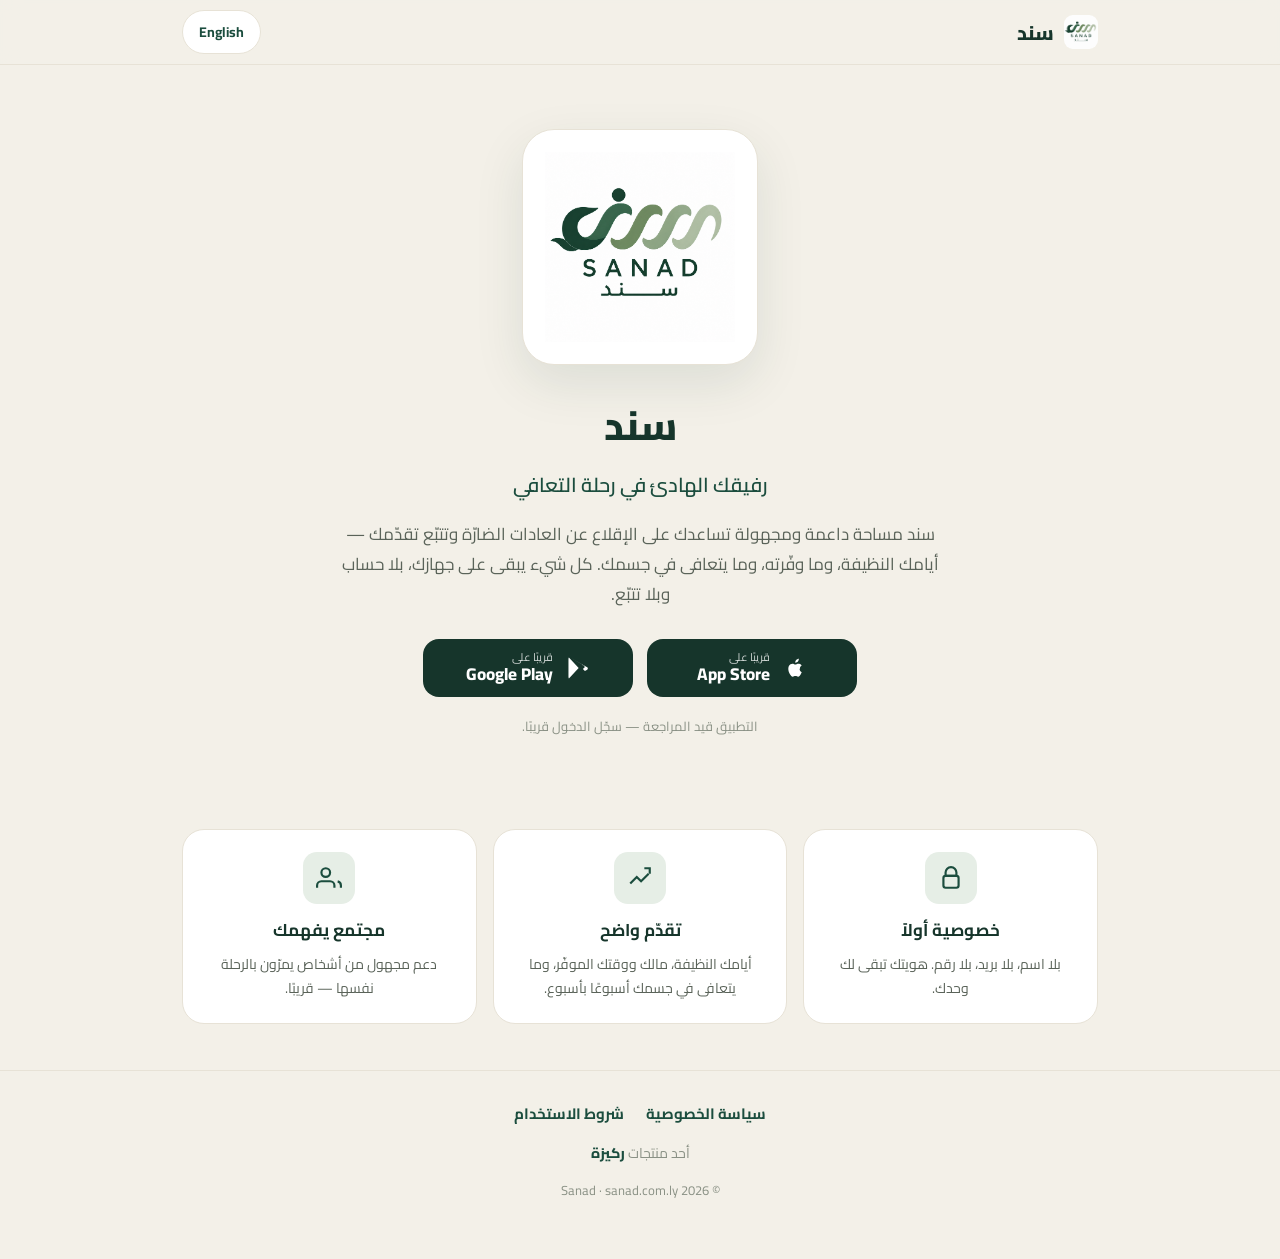
==== site/index.html @ cc45362e "Landing page (bilingual) + Privacy/Terms + GitHub Pages deploy + store checklist" ====
<!DOCTYPE html>
<html lang="ar" dir="rtl">
<head>
<meta charset="utf-8">
<meta name="viewport" content="width=device-width, initial-scale=1">
<title>سند · Sanad — رفيقك في رحلة التعافي</title>
<meta name="description" content="سند تطبيق مجهول وغير متصل يساعدك على تتبّع تعافيك من العادات الضارّة. أحد منتجات ركيزة.">
<meta property="og:title" content="سند · Sanad">
<meta property="og:description" content="رفيقك الهادئ في رحلة التعافي — مجهول، يعمل دون إنترنت.">
<meta property="og:type" content="website">
<link rel="icon" href="assets/sanad-mark.png">
<link rel="preconnect" href="https://fonts.googleapis.com">
<link rel="preconnect" href="https://fonts.gstatic.com" crossorigin>
<link href="https://fonts.googleapis.com/css2?family=Cairo:wght@400;600;700;800&display=swap" rel="stylesheet">
<link rel="stylesheet" href="style.css">
</head>
<body class="lang-ar">
<header class="site"><div class="wrap hrow">
  <div class="brand"><img src="assets/sanad-logo.png" alt="Sanad"><span>سند</span></div>
  <button class="langbtn" id="langBtn">English</button>
</div></header>

<main>
<section class="hero"><div class="wrap">
  <div class="logocard"><img src="assets/sanad-logo.png" alt="شعار سند Sanad logo"></div>
  <h1><span class="ar">سند</span><span class="en">Sanad</span></h1>
  <p class="tag">
    <span class="ar">رفيقك الهادئ في رحلة التعافي</span>
    <span class="en">Your calm companion on the road to recovery</span>
  </p>
  <p class="lead">
    <span class="ar">سند مساحة داعمة ومجهولة تساعدك على الإقلاع عن العادات الضارّة وتتبّع تقدّمك — أيامك النظيفة، وما وفّرته، وما يتعافى في جسمك. كل شيء يبقى على جهازك، بلا حساب وبلا تتبّع.</span>
    <span class="en">Sanad is a supportive, anonymous space that helps you quit harmful habits and track your progress — your clean days, what you've saved, and what's healing in your body. Everything stays on your device: no account, no tracking.</span>
  </p>

  <div class="badges">
    <div class="badge">
      <svg viewBox="0 0 24 24"><path d="M16.5 12.6c0-2 1.6-2.9 1.7-3-1-1.4-2.4-1.6-2.9-1.6-1.2-.1-2.4.7-3 .7-.6 0-1.6-.7-2.6-.7-1.3 0-2.6.8-3.2 2-1.4 2.4-.4 6 1 8 .7 1 1.4 2 2.4 2 1 0 1.3-.6 2.5-.6s1.5.6 2.5.6 1.7-1 2.3-2c.7-1.1 1-2.2 1-2.2s-1.9-.7-2-2.9zM14.7 6.1c.5-.7.9-1.6.8-2.6-.8 0-1.8.6-2.4 1.2-.5.6-1 1.5-.8 2.4.9.1 1.8-.4 2.4-1z"/></svg>
      <span class="b-txt"><span class="b-small"><span class="ar">قريبًا على</span><span class="en">Coming soon on</span></span><span class="b-big">App Store</span></span>
    </div>
    <div class="badge">
      <svg viewBox="0 0 24 24"><path d="M3.6 2.4c-.2.3-.4.7-.4 1.2v16.8c0 .5.2.9.4 1.2l9-9.6-9-9.6zm12.3 6.3L6.6 3.3l9.9 5.7-.6.6zm2.5 1.5 2.1 1.2c.8.5.8 1.7 0 2.2l-2.1 1.2-1.9-1.9 1.9-1.9-1.9-1.9 1.9zM6.6 20.7l9.3-5.4-2.6-2.6-6.7 8z"/></svg>
      <span class="b-txt"><span class="b-small"><span class="ar">قريبًا على</span><span class="en">Coming soon on</span></span><span class="b-big">Google Play</span></span>
    </div>
  </div>
  <span class="soon"><span class="ar">التطبيق قيد المراجعة — سجّل الدخول قريبًا.</span><span class="en">The app is in review — launching soon.</span></span>
</div></section>

<section class="wrap"><div class="features">
  <div class="feat">
    <div class="ic"><svg viewBox="0 0 24 24"><path d="M12 2a5 5 0 015 5v3H7V7a5 5 0 015-5z"/><rect x="5" y="10" width="14" height="11" rx="2"/></svg></div>
    <h3><span class="ar">خصوصية أولاً</span><span class="en">Privacy first</span></h3>
    <p><span class="ar">بلا اسم، بلا بريد، بلا رقم. هويتك تبقى لك وحدك.</span><span class="en">No name, no email, no phone. Your identity stays yours.</span></p>
  </div>
  <div class="feat">
    <div class="ic"><svg viewBox="0 0 24 24"><path d="M3 17l6-6 4 4 7-7"/><path d="M21 8V3h-5"/></svg></div>
    <h3><span class="ar">تقدّم واضح</span><span class="en">Clear progress</span></h3>
    <p><span class="ar">أيامك النظيفة، مالك ووقتك الموفّر، وما يتعافى في جسمك أسبوعًا بأسبوع.</span><span class="en">Clean days, money and time saved, and what heals in your body week by week.</span></p>
  </div>
  <div class="feat">
    <div class="ic"><svg viewBox="0 0 24 24"><path d="M17 21v-2a4 4 0 00-4-4H5a4 4 0 00-4 4v2"/><circle cx="9" cy="7" r="4"/><path d="M23 21v-2a4 4 0 00-3-3.9"/></svg></div>
    <h3><span class="ar">مجتمع يفهمك</span><span class="en">A community that gets it</span></h3>
    <p><span class="ar">دعم مجهول من أشخاص يمرّون بالرحلة نفسها — قريبًا.</span><span class="en">Anonymous support from people on the same journey — coming soon.</span></p>
  </div>
</div></section>
</main>

<footer class="site"><div class="wrap">
  <div class="flinks">
    <a href="privacy.html"><span class="ar">سياسة الخصوصية</span><span class="en">Privacy Policy</span></a>
    <a href="terms.html"><span class="ar">شروط الاستخدام</span><span class="en">Terms of Use</span></a>
  </div>
  <p class="rakeeza"><span class="ar">أحد منتجات <a href="https://rakeezadigital.ly" target="_blank" rel="noopener">ركيزة</a></span><span class="en">A product of <a href="https://rakeezadigital.ly" target="_blank" rel="noopener">Rakeeza</a></span></p>
  <p class="copy">© 2026 Sanad · sanad.com.ly</p>
</div></footer>

<script>
function setLang(l){
  document.body.className='lang-'+l;
  document.documentElement.lang=l;
  document.documentElement.dir=(l==='ar')?'rtl':'ltr';
  document.getElementById('langBtn').textContent=(l==='ar')?'English':'العربية';
  try{localStorage.setItem('sanad_lang',l)}catch(e){}
}
document.getElementById('langBtn').addEventListener('click',function(){
  setLang(document.body.classList.contains('lang-ar')?'en':'ar');
});
setLang((function(){try{return localStorage.getItem('sanad_lang')||'ar'}catch(e){return 'ar'}})());
</script>
</body>
</html>
---- site/style.css ----
:root{
  --green:#1B4D3E; --green-deep:#16352B; --hero1:#235C49; --hero2:#143A2F;
  --cream:#F3F0E8; --card:#FFFFFF; --body:#5A6359; --muted:#8A9185;
  --accent:#517F5C; --border:#E7E2D6; --soft:#EFF4EF; --softb:#E6EEE6;
  --radius:22px; --shadow:0 18px 50px rgba(20,58,47,.10);
}
*{box-sizing:border-box}
html,body{margin:0;padding:0}
body{
  font-family:'Cairo',system-ui,-apple-system,Segoe UI,Roboto,sans-serif;
  background:var(--cream); color:var(--body); line-height:1.75;
  -webkit-font-smoothing:antialiased;
}
body.lang-en .ar{display:none}
body.lang-ar .en{display:none}
a{color:var(--green); text-decoration:none}
a:hover{text-decoration:underline}
.wrap{max-width:960px;margin:0 auto;padding:0 22px}

/* header */
header.site{position:sticky;top:0;z-index:20;background:rgba(243,240,232,.85);
  backdrop-filter:blur(10px);border-bottom:1px solid var(--border)}
.hrow{display:flex;align-items:center;justify-content:space-between;height:64px}
.brand{display:flex;align-items:center;gap:10px;font-weight:800;color:var(--green-deep)}
.brand img{height:34px;width:34px;border-radius:9px;object-fit:cover}
.brand span{font-size:20px}
.langbtn{border:1px solid var(--border);background:var(--card);color:var(--green);
  font-family:inherit;font-weight:700;font-size:14px;padding:8px 16px;border-radius:999px;cursor:pointer}
.langbtn:hover{background:var(--soft)}

/* hero */
.hero{text-align:center;padding:64px 0 44px}
.logocard{display:inline-flex;align-items:center;justify-content:center;
  background:var(--card);border-radius:32px;padding:22px;box-shadow:var(--shadow);
  border:1px solid var(--border)}
.logocard img{width:190px;height:190px;object-fit:contain;display:block}
.hero h1{font-size:40px;margin:26px 0 6px;color:var(--green-deep);font-weight:800}
.hero .tag{font-size:20px;color:var(--green);font-weight:600;margin:0 0 18px}
.hero p.lead{font-size:17px;max-width:620px;margin:0 auto;color:var(--body)}

/* store badges */
.badges{display:flex;gap:14px;justify-content:center;flex-wrap:wrap;margin:30px 0 4px}
.badge{display:flex;align-items:center;gap:12px;background:var(--green-deep);color:#fff;
  padding:12px 20px;border-radius:16px;min-width:210px;justify-content:center}
.badge svg{width:26px;height:26px;fill:#fff;flex:none}
.badge .b-txt{text-align:start;line-height:1.2}
.badge .b-small{font-size:11px;opacity:.8;display:block}
.badge .b-big{font-size:17px;font-weight:800}
.soon{display:inline-block;margin-top:14px;font-size:13px;color:var(--muted)}

/* features */
.features{display:grid;grid-template-columns:repeat(3,1fr);gap:16px;margin:46px 0}
.feat{background:var(--card);border:1px solid var(--border);border-radius:var(--radius);
  padding:22px;text-align:center}
.feat .ic{width:52px;height:52px;border-radius:14px;background:var(--softb);
  display:flex;align-items:center;justify-content:center;margin:0 auto 12px}
.feat .ic svg{width:26px;height:26px;stroke:var(--green);fill:none;stroke-width:2}
.feat h3{margin:0 0 6px;color:var(--green-deep);font-size:17px}
.feat p{margin:0;font-size:14px;color:var(--body)}

/* legal pages */
.page{background:var(--card);border:1px solid var(--border);border-radius:var(--radius);
  padding:38px;margin:34px 0;box-shadow:var(--shadow)}
.page h1{color:var(--green-deep);margin-top:0}
.page h2{color:var(--green);margin-top:30px;font-size:20px}
.page .eff{color:var(--muted);font-size:14px;margin-top:-6px}
.page ul{padding-inline-start:22px}
.page li{margin:6px 0}
.backlink{display:inline-block;margin-top:26px;font-weight:700}

/* footer */
footer.site{border-top:1px solid var(--border);padding:30px 0 44px;text-align:center;margin-top:20px}
.flinks{display:flex;gap:22px;justify-content:center;flex-wrap:wrap;margin-bottom:14px}
.flinks a{color:var(--green);font-weight:700;font-size:15px}
.rakeeza{font-size:14px;color:var(--muted)}
.rakeeza a{font-weight:800}
.copy{font-size:13px;color:var(--muted);margin-top:8px}

@media(max-width:720px){
  .features{grid-template-columns:1fr}
  .hero h1{font-size:32px}
  .logocard img{width:150px;height:150px}
}
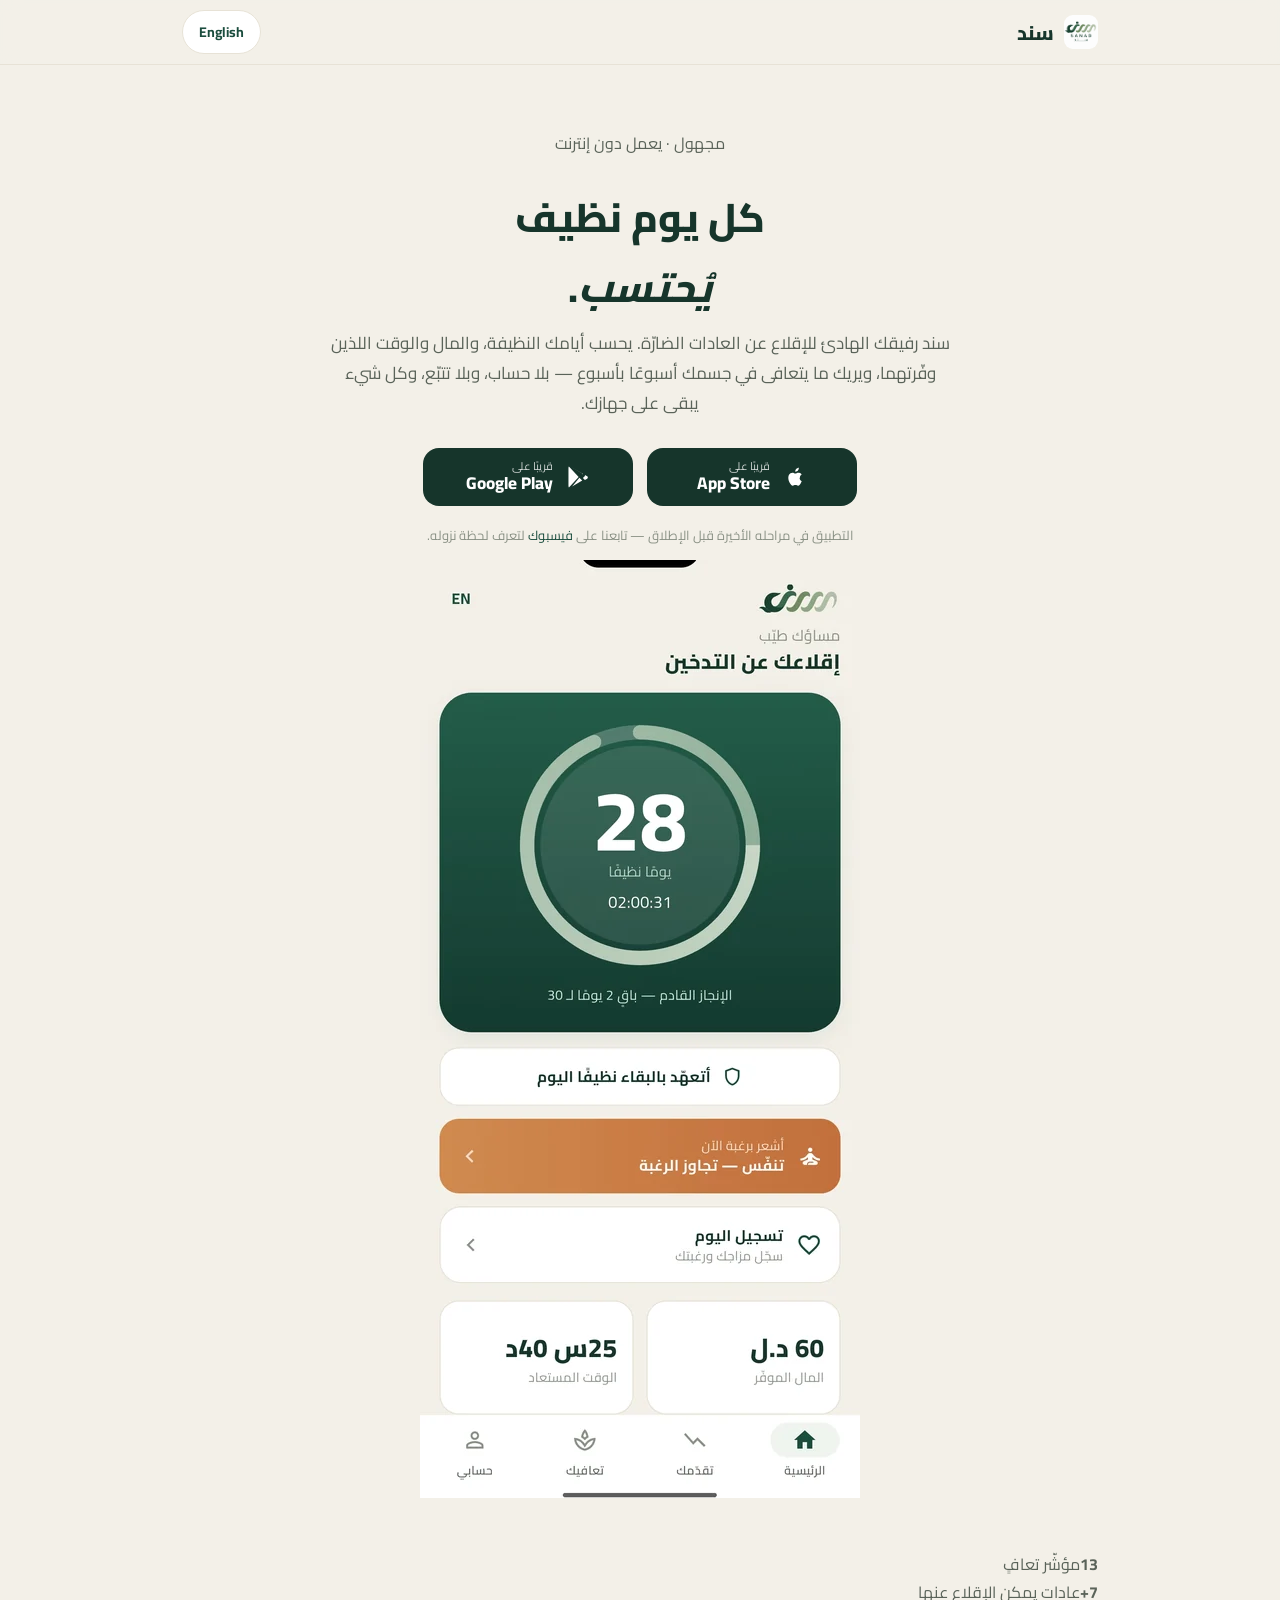
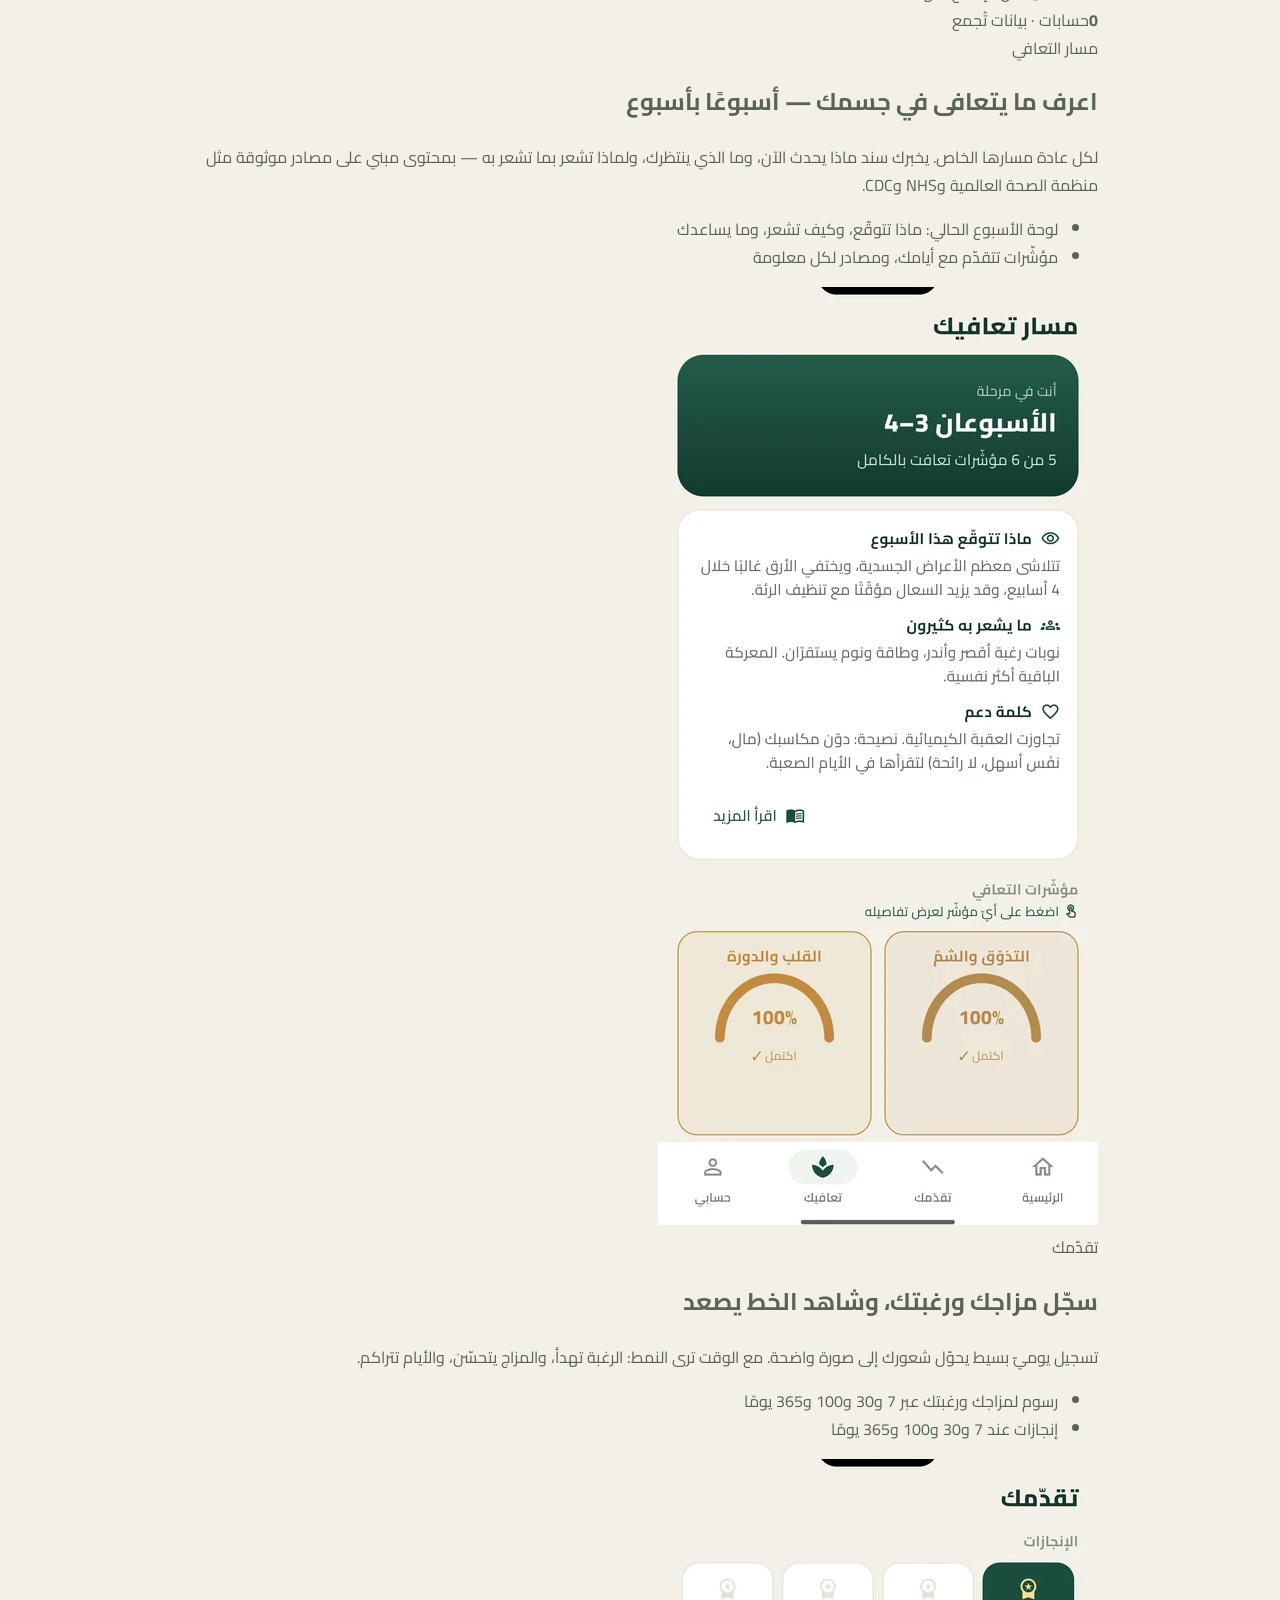
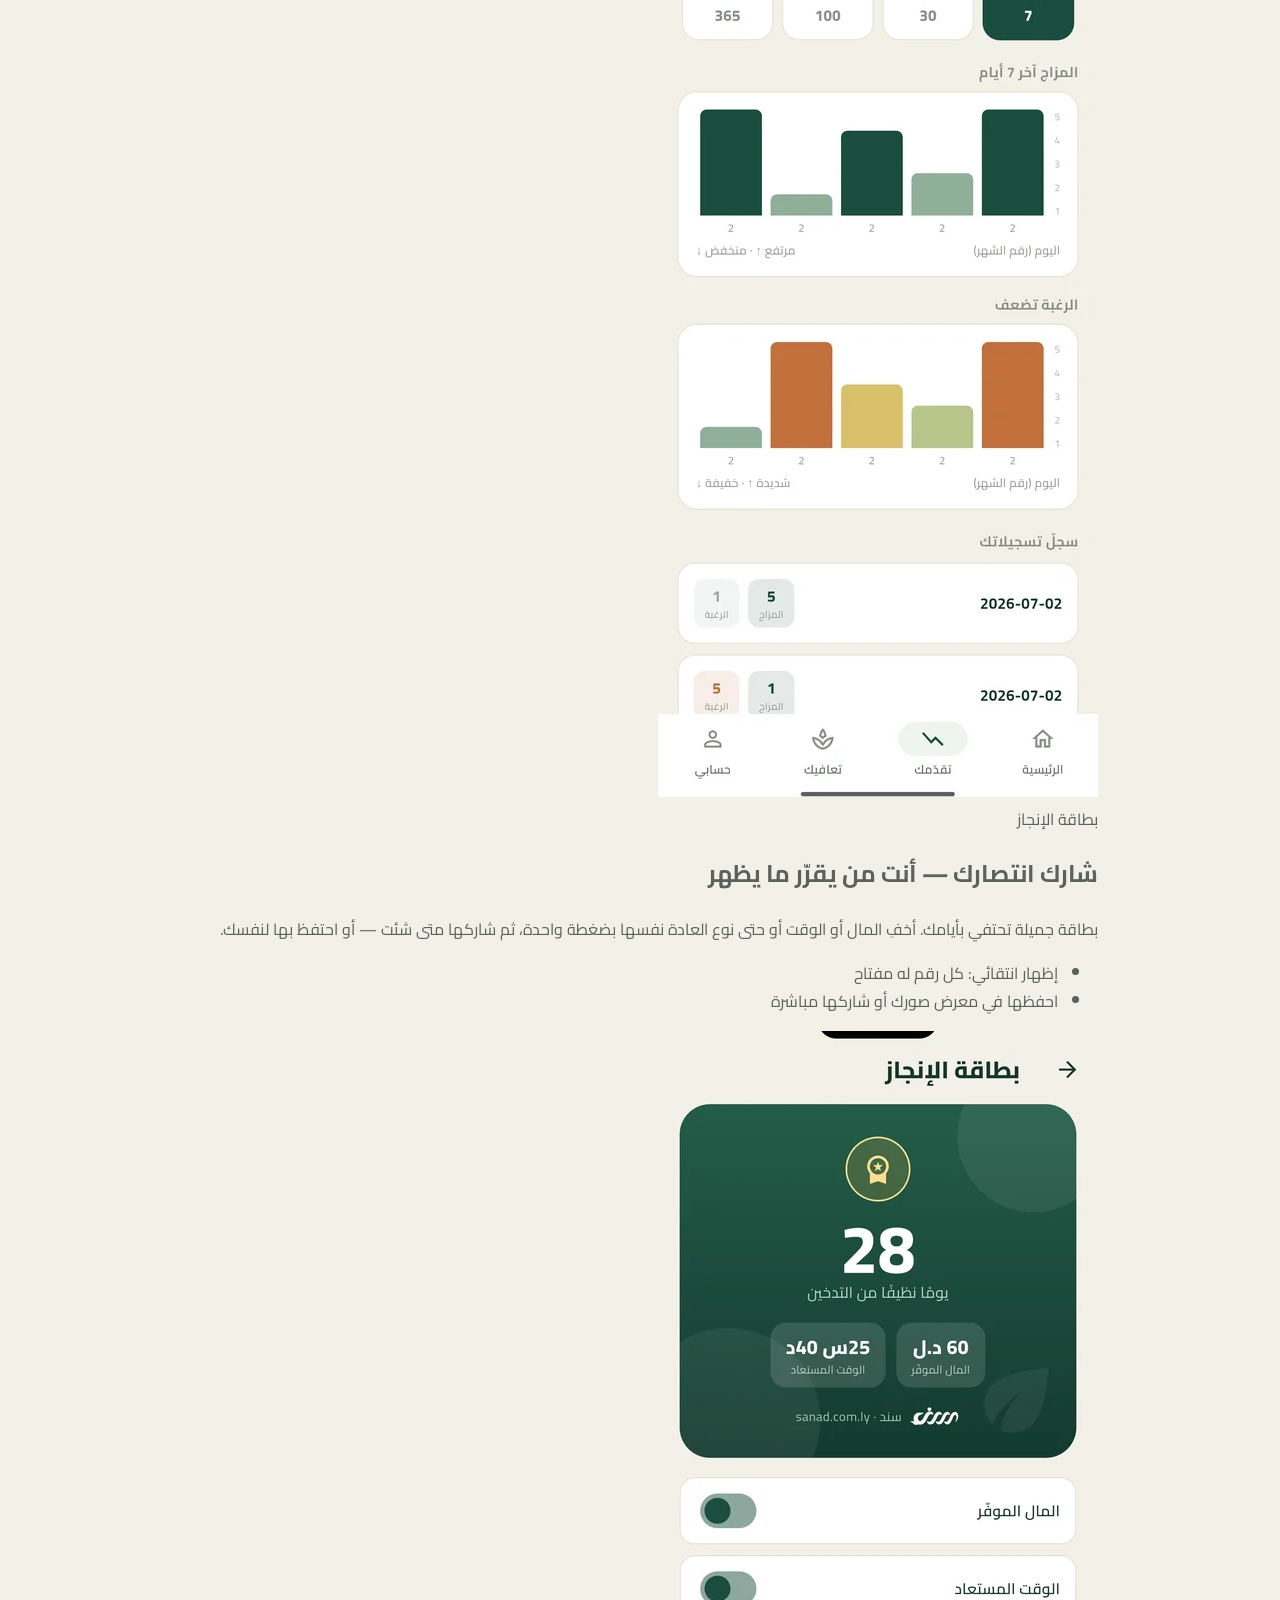
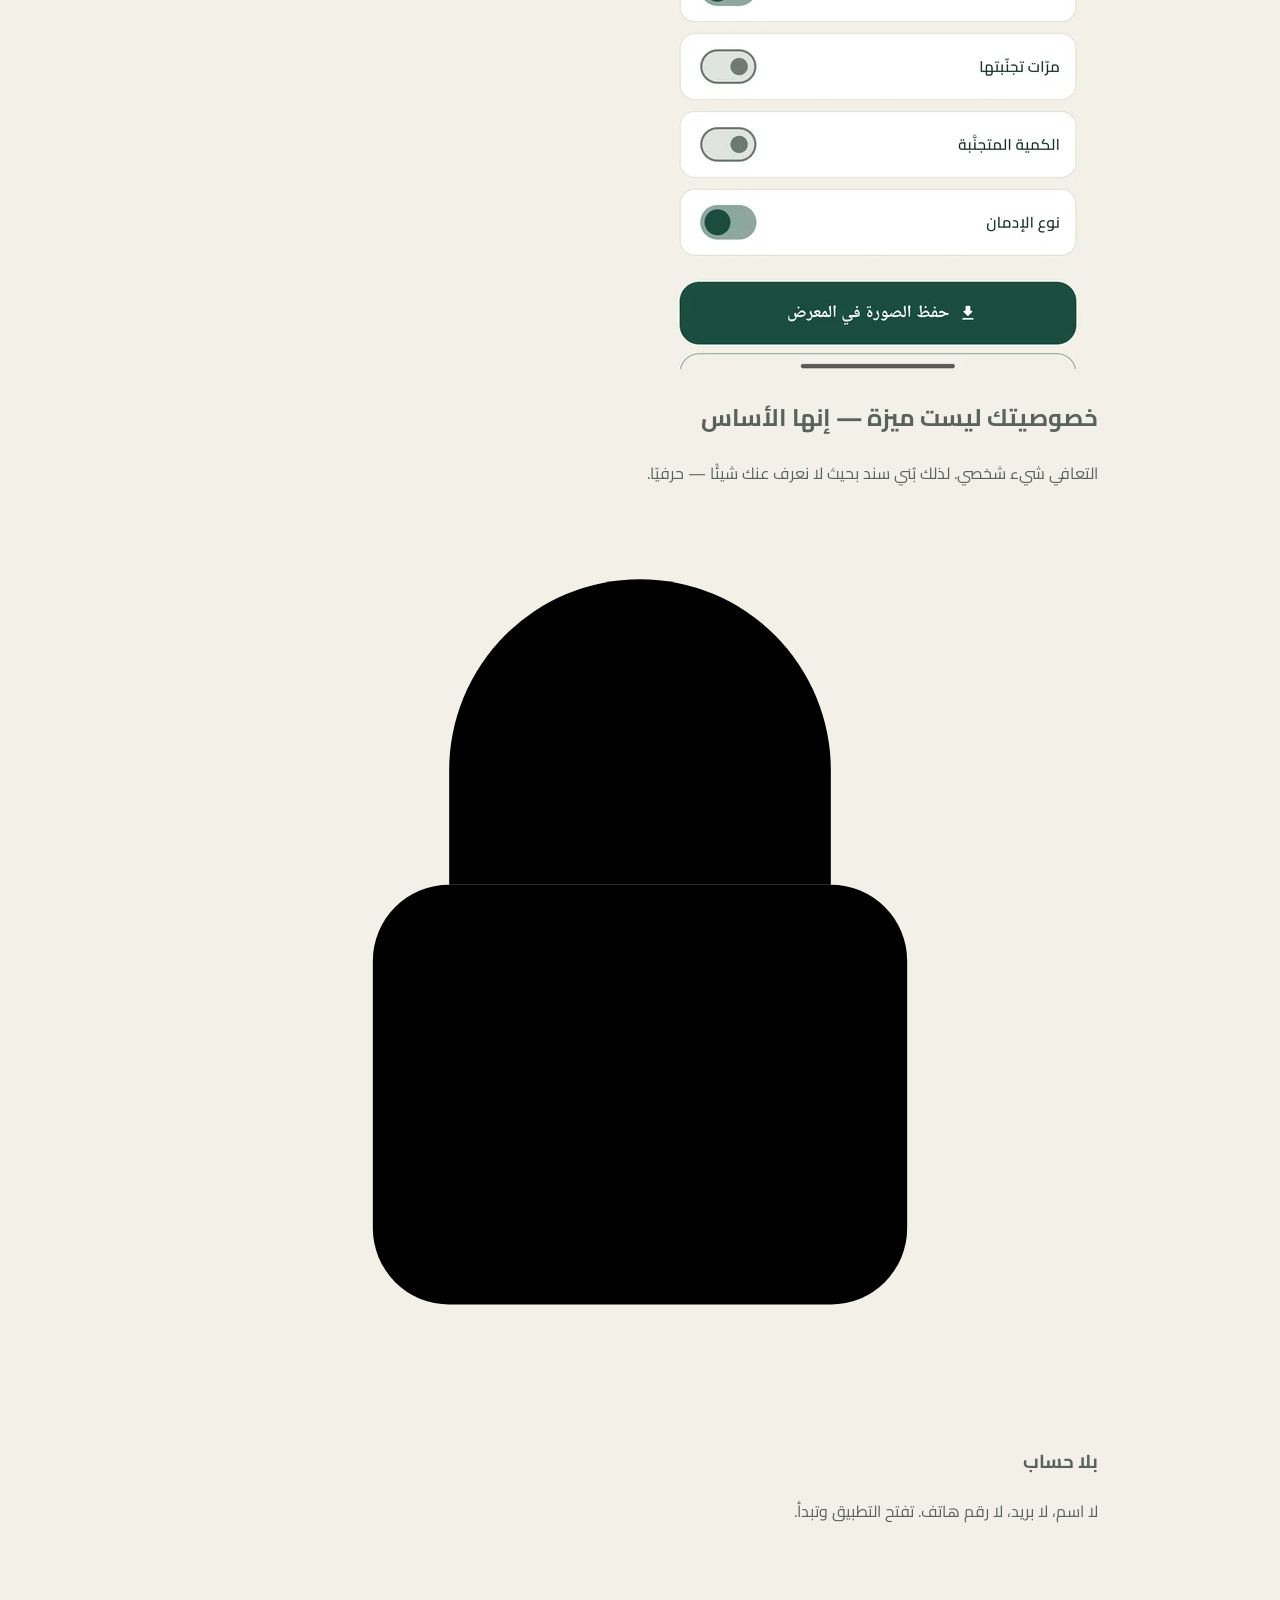
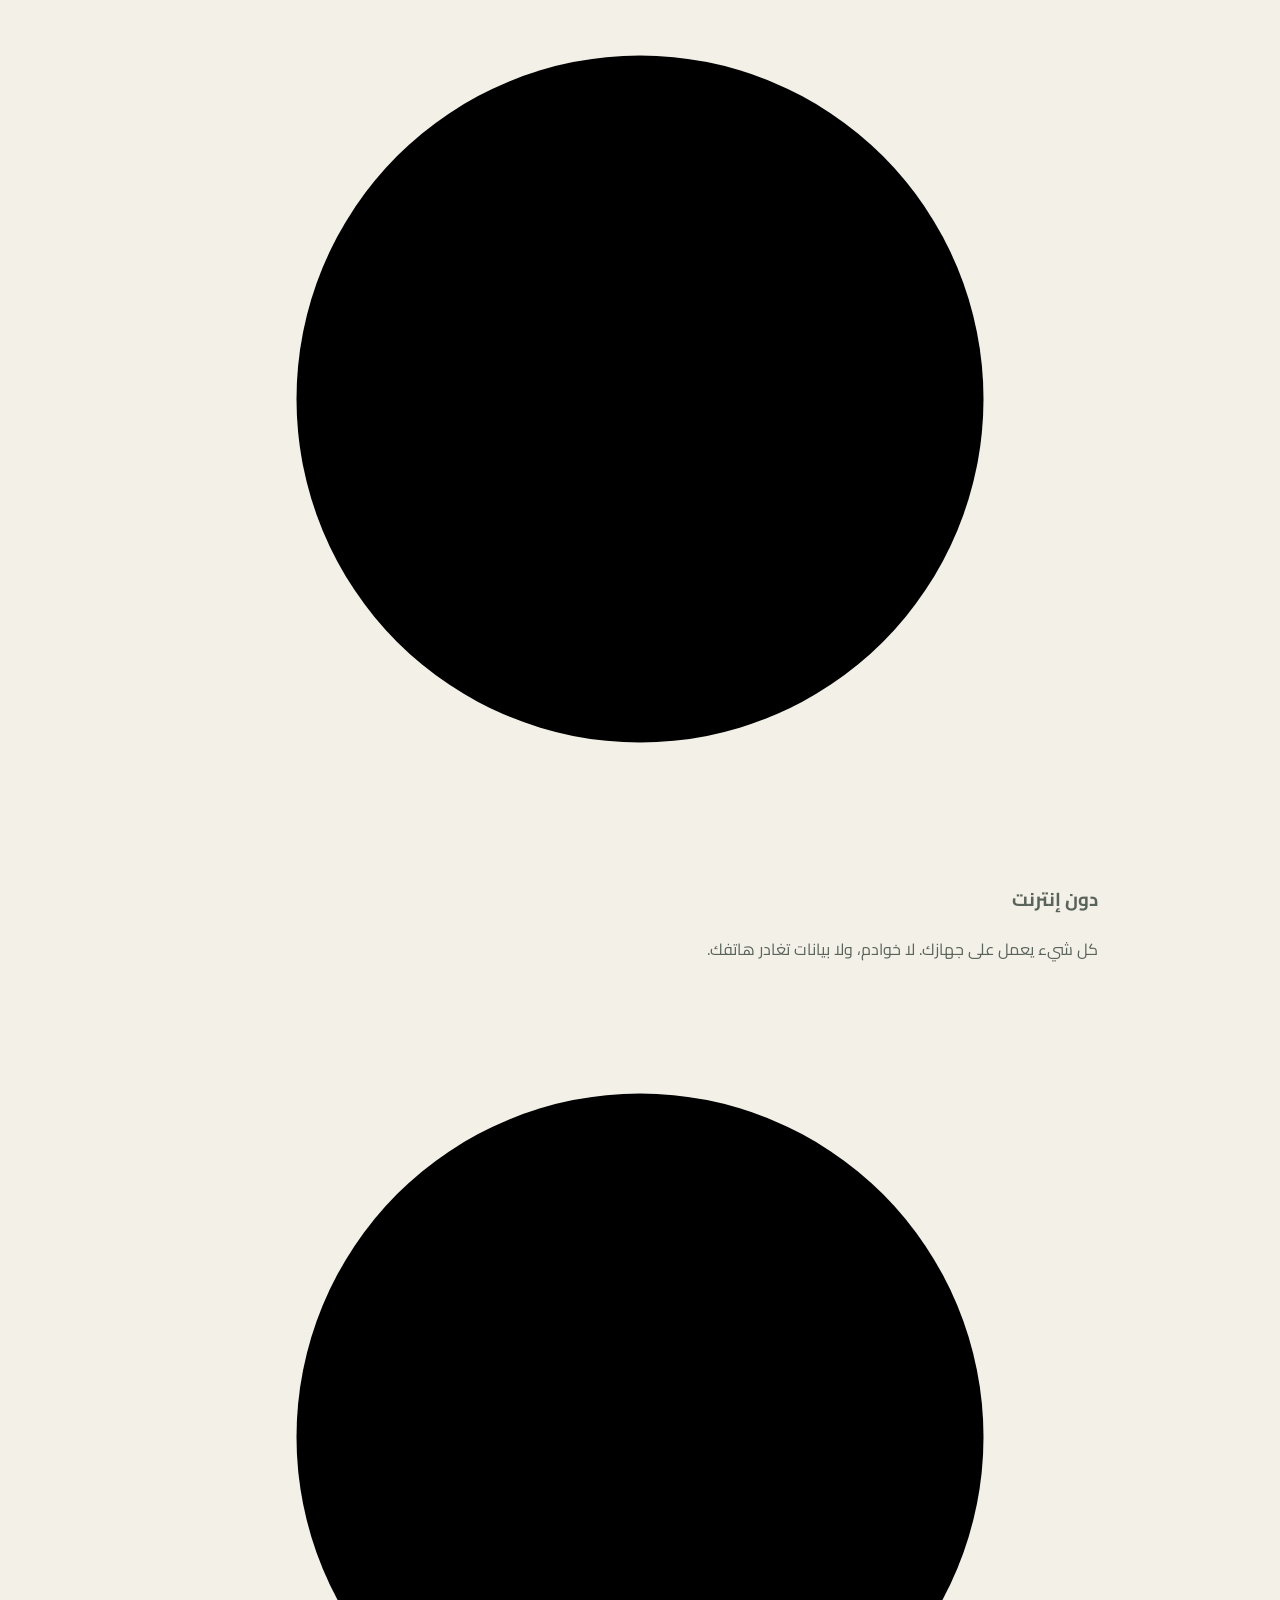
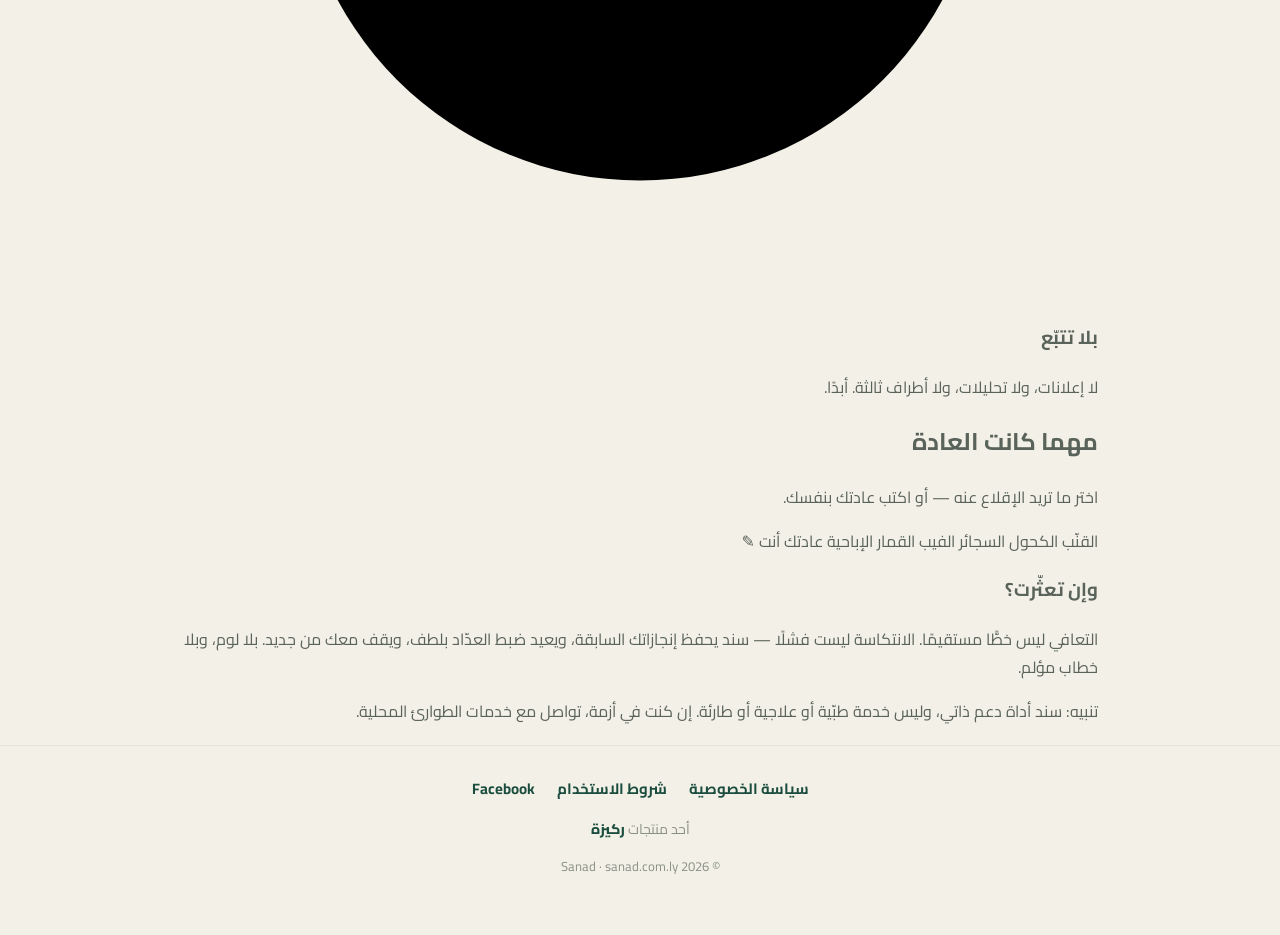
==== commit 0bf007df: "site: rebuild landing page with real app screenshots" ====
--- a/site/index.html
+++ b/site/index.html
@@ -4,71 +4,192 @@
 <meta charset="utf-8">
 <meta name="viewport" content="width=device-width, initial-scale=1">
 <title>سند · Sanad — رفيقك في رحلة التعافي</title>
-<meta name="description" content="سند تطبيق مجهول وغير متصل يساعدك على تتبّع تعافيك من العادات الضارّة. أحد منتجات ركيزة.">
-<meta property="og:title" content="سند · Sanad">
-<meta property="og:description" content="رفيقك الهادئ في رحلة التعافي — مجهول، يعمل دون إنترنت.">
+<meta name="description" content="سند تطبيق مجهول يعمل دون إنترنت يساعدك على الإقلاع عن العادات الضارّة وتتبّع تعافيك — أيامك النظيفة، وما وفّرته، وما يتعافى في جسمك. أحد منتجات ركيزة.">
+<meta name="theme-color" content="#1B4D3E">
+<meta property="og:title" content="سند · Sanad — رفيقك في رحلة التعافي">
+<meta property="og:description" content="رفيقك الهادئ في رحلة التعافي — مجهول، ويعمل دون إنترنت.">
 <meta property="og:type" content="website">
+<meta property="og:url" content="https://sanad.com.ly">
+<meta property="og:image" content="https://sanad.com.ly/assets/fb-cover.png">
+<meta name="twitter:card" content="summary_large_image">
+<link rel="canonical" href="https://sanad.com.ly">
 <link rel="icon" href="assets/sanad-mark.png">
 <link rel="preconnect" href="https://fonts.googleapis.com">
 <link rel="preconnect" href="https://fonts.gstatic.com" crossorigin>
-<link href="https://fonts.googleapis.com/css2?family=Cairo:wght@400;600;700;800&display=swap" rel="stylesheet">
+<link href="https://fonts.googleapis.com/css2?family=Cairo:wght@400;600;700;800;900&display=swap" rel="stylesheet">
 <link rel="stylesheet" href="style.css">
 </head>
 <body class="lang-ar">
+
 <header class="site"><div class="wrap hrow">
-  <div class="brand"><img src="assets/sanad-logo.png" alt="Sanad"><span>سند</span></div>
+  <a class="brand" href="#top"><img src="assets/sanad-logo.png" alt="Sanad"><span>سند</span></a>
   <button class="langbtn" id="langBtn">English</button>
 </div></header>
 
-<main>
-<section class="hero"><div class="wrap">
-  <div class="logocard"><img src="assets/sanad-logo.png" alt="شعار سند Sanad logo"></div>
-  <h1><span class="ar">سند</span><span class="en">Sanad</span></h1>
-  <p class="tag">
-    <span class="ar">رفيقك الهادئ في رحلة التعافي</span>
-    <span class="en">Your calm companion on the road to recovery</span>
+<main id="top">
+
+<!-- ============ HERO ============ -->
+<section class="hero">
+  <div class="wrap herogrid">
+    <div class="herotext">
+      <span class="eyebrow">
+        <span class="dot"></span>
+        <span class="ar">مجهول · يعمل دون إنترنت</span><span class="en">Anonymous · Works offline</span>
+      </span>
+      <h1>
+        <span class="ar">كل يوم نظيف<br><em>يُحتسب</em>.</span>
+        <span class="en">Every clean day<br><em>counts</em>.</span>
+      </h1>
+      <p class="lead">
+        <span class="ar">سند رفيقك الهادئ للإقلاع عن العادات الضارّة. يحسب أيامك النظيفة، والمال والوقت اللذين وفّرتهما، ويريك ما يتعافى في جسمك أسبوعًا بأسبوع — بلا حساب، وبلا تتبّع، وكل شيء يبقى على جهازك.</span>
+        <span class="en">Sanad is your calm companion for quitting harmful habits. It counts your clean days, the money and time you've saved, and shows what heals in your body week by week — no account, no tracking, everything stays on your device.</span>
+      </p>
+
+      <div class="badges">
+        <span class="badge">
+          <svg viewBox="0 0 24 24" aria-hidden="true"><path d="M16.5 12.6c0-2 1.6-2.9 1.7-3-1-1.4-2.4-1.6-2.9-1.6-1.2-.1-2.4.7-3 .7-.6 0-1.6-.7-2.6-.7-1.3 0-2.6.8-3.2 2-1.4 2.4-.4 6 1 8 .7 1 1.4 2 2.4 2 1 0 1.3-.6 2.5-.6s1.5.6 2.5.6 1.7-1 2.3-2c.7-1.1 1-2.2 1-2.2s-1.9-.7-2-2.9zM14.7 6.1c.5-.7.9-1.6.8-2.6-.8 0-1.8.6-2.4 1.2-.5.6-1 1.5-.8 2.4.9.1 1.8-.4 2.4-1z"/></svg>
+          <span class="b-txt"><span class="b-small"><span class="ar">قريبًا على</span><span class="en">Coming soon on</span></span><span class="b-big">App Store</span></span>
+        </span>
+        <span class="badge">
+          <svg viewBox="0 0 24 24" aria-hidden="true"><path d="M3.6 2.4c-.2.3-.4.7-.4 1.2v16.8c0 .5.2.9.4 1.2l9-9.6-9-9.6zm12.3 6.3L6.6 3.3l9.9 5.7-.6.6zm2.5 1.5 2.1 1.2c.8.5.8 1.7 0 2.2l-2.1 1.2-1.9-1.9 1.9-1.9zM6.6 20.7l9.3-5.4-2.6-2.6-6.7 8z"/></svg>
+          <span class="b-txt"><span class="b-small"><span class="ar">قريبًا على</span><span class="en">Coming soon on</span></span><span class="b-big">Google Play</span></span>
+        </span>
+      </div>
+      <p class="soon">
+        <span class="ar">التطبيق في مراحله الأخيرة قبل الإطلاق — تابعنا على <a href="https://facebook.com/SanadApp" target="_blank" rel="noopener">فيسبوك</a> لتعرف لحظة نزوله.</span>
+        <span class="en">The app is in its final steps before launch — follow us on <a href="https://facebook.com/SanadApp" target="_blank" rel="noopener">Facebook</a> to know the moment it lands.</span>
+      </p>
+    </div>
+
+    <div class="heroshot">
+      <div class="glow" aria-hidden="true"></div>
+      <div class="phone">
+        <img src="assets/screen-home.webp" width="440" height="938" alt="شاشة سند الرئيسية · Sanad home screen" fetchpriority="high">
+      </div>
+    </div>
+  </div>
+</section>
+
+<!-- ============ STATS ============ -->
+<section class="wrap">
+  <div class="stats">
+    <div class="stat"><b>13</b><span><span class="ar">مؤشّر تعافٍ</span><span class="en">recovery metrics</span></span></div>
+    <div class="stat"><b>7+</b><span><span class="ar">عادات يمكن الإقلاع عنها</span><span class="en">habits you can quit</span></span></div>
+    <div class="stat"><b>0</b><span><span class="ar">حسابات · بيانات تُجمع</span><span class="en">accounts · data collected</span></span></div>
+  </div>
+</section>
+
+<!-- ============ FEATURES ============ -->
+<section class="wrap rows">
+
+  <div class="row">
+    <div class="rowtext">
+      <span class="kicker"><span class="ar">مسار التعافي</span><span class="en">Recovery path</span></span>
+      <h2><span class="ar">اعرف ما يتعافى في جسمك — أسبوعًا بأسبوع</span><span class="en">See what heals in your body — week by week</span></h2>
+      <p><span class="ar">لكل عادة مسارها الخاص. يخبرك سند ماذا يحدث الآن، وما الذي ينتظرك، ولماذا تشعر بما تشعر به — بمحتوى مبني على مصادر موثوقة مثل منظمة الصحة العالمية وNHS وCDC.</span>
+         <span class="en">Every habit has its own path. Sanad tells you what's happening now, what's ahead, and why you feel the way you do — grounded in trusted sources like the WHO, NHS and CDC.</span></p>
+      <ul class="ticks">
+        <li><span class="ar">لوحة الأسبوع الحالي: ماذا تتوقّع، وكيف تشعر، وما يساعدك</span><span class="en">A panel for this week: what to expect, how you feel, what helps</span></li>
+        <li><span class="ar">مؤشّرات تتقدّم مع أيامك، ومصادر لكل معلومة</span><span class="en">Indicators that advance with your days, with sources for every claim</span></li>
+      </ul>
+    </div>
+    <div class="rowshot"><div class="phone sm"><img src="assets/screen-recovery.webp" width="440" height="938" loading="lazy" alt="مسار التعافي · Recovery path"></div></div>
+  </div>
+
+  <div class="row rev">
+    <div class="rowtext">
+      <span class="kicker"><span class="ar">تقدّمك</span><span class="en">Your progress</span></span>
+      <h2><span class="ar">سجّل مزاجك ورغبتك، وشاهد الخط يصعد</span><span class="en">Log your mood and cravings, watch the line climb</span></h2>
+      <p><span class="ar">تسجيل يوميّ بسيط يحوّل شعورك إلى صورة واضحة. مع الوقت ترى النمط: الرغبة تهدأ، والمزاج يتحسّن، والأيام تتراكم.</span>
+         <span class="en">A simple daily check-in turns how you feel into a clear picture. Over time you see the pattern: cravings settle, mood lifts, days add up.</span></p>
+      <ul class="ticks">
+        <li><span class="ar">رسوم لمزاجك ورغبتك عبر 7 و30 و100 و365 يومًا</span><span class="en">Charts for mood and cravings across 7, 30, 100 and 365 days</span></li>
+        <li><span class="ar">إنجازات عند 7 و30 و100 و365 يومًا</span><span class="en">Milestones at 7, 30, 100 and 365 days</span></li>
+      </ul>
+    </div>
+    <div class="rowshot"><div class="phone sm"><img src="assets/screen-progress.webp" width="440" height="938" loading="lazy" alt="تقدّمك · Progress"></div></div>
+  </div>
+
+  <div class="row">
+    <div class="rowtext">
+      <span class="kicker"><span class="ar">بطاقة الإنجاز</span><span class="en">Achievement card</span></span>
+      <h2><span class="ar">شارك انتصارك — أنت من يقرّر ما يظهر</span><span class="en">Share your win — you decide what shows</span></h2>
+      <p><span class="ar">بطاقة جميلة تحتفي بأيامك. أخفِ المال أو الوقت أو حتى نوع العادة نفسها بضغطة واحدة، ثم شاركها متى شئت — أو احتفظ بها لنفسك.</span>
+         <span class="en">A beautiful card that celebrates your days. Hide the money, the time, or even the habit itself with one tap, then share it whenever you like — or keep it to yourself.</span></p>
+      <ul class="ticks">
+        <li><span class="ar">إظهار انتقائي: كل رقم له مفتاح</span><span class="en">Selective disclosure: every number has a switch</span></li>
+        <li><span class="ar">احفظها في معرض صورك أو شاركها مباشرة</span><span class="en">Save it to your photos or share it directly</span></li>
+      </ul>
+    </div>
+    <div class="rowshot"><div class="phone sm"><img src="assets/screen-share.webp" width="440" height="938" loading="lazy" alt="بطاقة الإنجاز · Achievement card"></div></div>
+  </div>
+
+</section>
+
+<!-- ============ PRIVACY BAND ============ -->
+<section class="band">
+  <div class="wrap">
+    <h2><span class="ar">خصوصيتك ليست ميزة — إنها الأساس</span><span class="en">Your privacy isn't a feature — it's the foundation</span></h2>
+    <p class="bandlead"><span class="ar">التعافي شيء شخصي. لذلك بُني سند بحيث لا نعرف عنك شيئًا — حرفيًا.</span><span class="en">Recovery is personal. So Sanad is built so that we know nothing about you — literally.</span></p>
+    <div class="pgrid">
+      <div class="p">
+        <div class="pic"><svg viewBox="0 0 24 24"><path d="M12 2a5 5 0 015 5v3H7V7a5 5 0 015-5z"/><rect x="5" y="10" width="14" height="11" rx="2"/></svg></div>
+        <h3><span class="ar">بلا حساب</span><span class="en">No account</span></h3>
+        <p><span class="ar">لا اسم، لا بريد، لا رقم هاتف. تفتح التطبيق وتبدأ.</span><span class="en">No name, no email, no phone number. Open it and start.</span></p>
+      </div>
+      <div class="p">
+        <div class="pic"><svg viewBox="0 0 24 24"><path d="M5 12h14"/><path d="M12 5v14"/><circle cx="12" cy="12" r="9"/></svg></div>
+        <h3><span class="ar">دون إنترنت</span><span class="en">Works offline</span></h3>
+        <p><span class="ar">كل شيء يعمل على جهازك. لا خوادم، ولا بيانات تغادر هاتفك.</span><span class="en">Everything runs on your device. No servers, no data leaves your phone.</span></p>
+      </div>
+      <div class="p">
+        <div class="pic"><svg viewBox="0 0 24 24"><path d="M3 3l18 18"/><path d="M12 5a7 7 0 017 7"/><circle cx="12" cy="12" r="9"/></svg></div>
+        <h3><span class="ar">بلا تتبّع</span><span class="en">No tracking</span></h3>
+        <p><span class="ar">لا إعلانات، ولا تحليلات، ولا أطراف ثالثة. أبدًا.</span><span class="en">No ads, no analytics, no third parties. Ever.</span></p>
+      </div>
+    </div>
+  </div>
+</section>
+
+<!-- ============ HABITS ============ -->
+<section class="wrap habits">
+  <h2><span class="ar">مهما كانت العادة</span><span class="en">Whatever the habit</span></h2>
+  <p class="hlead"><span class="ar">اختر ما تريد الإقلاع عنه — أو اكتب عادتك بنفسك.</span><span class="en">Pick what you want to quit — or write your own.</span></p>
+  <div class="chips">
+    <span class="chip"><span class="ar">القنّب</span><span class="en">Cannabis</span></span>
+    <span class="chip"><span class="ar">الكحول</span><span class="en">Alcohol</span></span>
+    <span class="chip"><span class="ar">السجائر</span><span class="en">Cigarettes</span></span>
+    <span class="chip"><span class="ar">الفيب</span><span class="en">Vaping</span></span>
+    <span class="chip"><span class="ar">القمار</span><span class="en">Gambling</span></span>
+    <span class="chip"><span class="ar">الإباحية</span><span class="en">Pornography</span></span>
+    <span class="chip alt"><span class="ar">عادتك أنت ✎</span><span class="en">Your own ✎</span></span>
+  </div>
+</section>
+
+<!-- ============ RELAPSE ============ -->
+<section class="wrap">
+  <div class="note">
+    <h3><span class="ar">وإن تعثّرت؟</span><span class="en">And if you slip?</span></h3>
+    <p><span class="ar">التعافي ليس خطًّا مستقيمًا. الانتكاسة ليست فشلًا — سند يحفظ إنجازاتك السابقة، ويعيد ضبط العدّاد بلطف، ويقف معك من جديد. بلا لوم، وبلا خطاب مؤلم.</span>
+       <span class="en">Recovery isn't a straight line. A relapse isn't failure — Sanad keeps your past milestones, resets the counter gently, and stands with you again. No blame, no lecture.</span></p>
+  </div>
+</section>
+
+<!-- ============ DISCLAIMER ============ -->
+<section class="wrap">
+  <p class="disc">
+    <span class="ar">تنبيه: سند أداة دعم ذاتي، وليس خدمة طبّية أو علاجية أو طارئة. إن كنت في أزمة، تواصل مع خدمات الطوارئ المحلية.</span>
+    <span class="en">Note: Sanad is a self-help tool, not a medical, therapy, or emergency service. If you're in crisis, contact your local emergency services.</span>
   </p>
-  <p class="lead">
-    <span class="ar">سند مساحة داعمة ومجهولة تساعدك على الإقلاع عن العادات الضارّة وتتبّع تقدّمك — أيامك النظيفة، وما وفّرته، وما يتعافى في جسمك. كل شيء يبقى على جهازك، بلا حساب وبلا تتبّع.</span>
-    <span class="en">Sanad is a supportive, anonymous space that helps you quit harmful habits and track your progress — your clean days, what you've saved, and what's healing in your body. Everything stays on your device: no account, no tracking.</span>
-  </p>
-
-  <div class="badges">
-    <div class="badge">
-      <svg viewBox="0 0 24 24"><path d="M16.5 12.6c0-2 1.6-2.9 1.7-3-1-1.4-2.4-1.6-2.9-1.6-1.2-.1-2.4.7-3 .7-.6 0-1.6-.7-2.6-.7-1.3 0-2.6.8-3.2 2-1.4 2.4-.4 6 1 8 .7 1 1.4 2 2.4 2 1 0 1.3-.6 2.5-.6s1.5.6 2.5.6 1.7-1 2.3-2c.7-1.1 1-2.2 1-2.2s-1.9-.7-2-2.9zM14.7 6.1c.5-.7.9-1.6.8-2.6-.8 0-1.8.6-2.4 1.2-.5.6-1 1.5-.8 2.4.9.1 1.8-.4 2.4-1z"/></svg>
-      <span class="b-txt"><span class="b-small"><span class="ar">قريبًا على</span><span class="en">Coming soon on</span></span><span class="b-big">App Store</span></span>
-    </div>
-    <div class="badge">
-      <svg viewBox="0 0 24 24"><path d="M3.6 2.4c-.2.3-.4.7-.4 1.2v16.8c0 .5.2.9.4 1.2l9-9.6-9-9.6zm12.3 6.3L6.6 3.3l9.9 5.7-.6.6zm2.5 1.5 2.1 1.2c.8.5.8 1.7 0 2.2l-2.1 1.2-1.9-1.9 1.9-1.9-1.9-1.9 1.9zM6.6 20.7l9.3-5.4-2.6-2.6-6.7 8z"/></svg>
-      <span class="b-txt"><span class="b-small"><span class="ar">قريبًا على</span><span class="en">Coming soon on</span></span><span class="b-big">Google Play</span></span>
-    </div>
-  </div>
-  <span class="soon"><span class="ar">التطبيق قيد المراجعة — سجّل الدخول قريبًا.</span><span class="en">The app is in review — launching soon.</span></span>
-</div></section>
-
-<section class="wrap"><div class="features">
-  <div class="feat">
-    <div class="ic"><svg viewBox="0 0 24 24"><path d="M12 2a5 5 0 015 5v3H7V7a5 5 0 015-5z"/><rect x="5" y="10" width="14" height="11" rx="2"/></svg></div>
-    <h3><span class="ar">خصوصية أولاً</span><span class="en">Privacy first</span></h3>
-    <p><span class="ar">بلا اسم، بلا بريد، بلا رقم. هويتك تبقى لك وحدك.</span><span class="en">No name, no email, no phone. Your identity stays yours.</span></p>
-  </div>
-  <div class="feat">
-    <div class="ic"><svg viewBox="0 0 24 24"><path d="M3 17l6-6 4 4 7-7"/><path d="M21 8V3h-5"/></svg></div>
-    <h3><span class="ar">تقدّم واضح</span><span class="en">Clear progress</span></h3>
-    <p><span class="ar">أيامك النظيفة، مالك ووقتك الموفّر، وما يتعافى في جسمك أسبوعًا بأسبوع.</span><span class="en">Clean days, money and time saved, and what heals in your body week by week.</span></p>
-  </div>
-  <div class="feat">
-    <div class="ic"><svg viewBox="0 0 24 24"><path d="M17 21v-2a4 4 0 00-4-4H5a4 4 0 00-4 4v2"/><circle cx="9" cy="7" r="4"/><path d="M23 21v-2a4 4 0 00-3-3.9"/></svg></div>
-    <h3><span class="ar">مجتمع يفهمك</span><span class="en">A community that gets it</span></h3>
-    <p><span class="ar">دعم مجهول من أشخاص يمرّون بالرحلة نفسها — قريبًا.</span><span class="en">Anonymous support from people on the same journey — coming soon.</span></p>
-  </div>
-</div></section>
+</section>
+
 </main>
 
 <footer class="site"><div class="wrap">
   <div class="flinks">
     <a href="privacy.html"><span class="ar">سياسة الخصوصية</span><span class="en">Privacy Policy</span></a>
     <a href="terms.html"><span class="ar">شروط الاستخدام</span><span class="en">Terms of Use</span></a>
+    <a href="https://facebook.com/SanadApp" target="_blank" rel="noopener">Facebook</a>
   </div>
   <p class="rakeeza"><span class="ar">أحد منتجات <a href="https://rakeezadigital.ly" target="_blank" rel="noopener">ركيزة</a></span><span class="en">A product of <a href="https://rakeezadigital.ly" target="_blank" rel="noopener">Rakeeza</a></span></p>
   <p class="copy">© 2026 Sanad · sanad.com.ly</p>
@@ -86,6 +207,12 @@
   setLang(document.body.classList.contains('lang-ar')?'en':'ar');
 });
 setLang((function(){try{return localStorage.getItem('sanad_lang')||'ar'}catch(e){return 'ar'}})());
+
+/* reveal on scroll */
+var io=new IntersectionObserver(function(es){
+  es.forEach(function(e){ if(e.isIntersecting){ e.target.classList.add('in'); io.unobserve(e.target);} });
+},{threshold:.14});
+document.querySelectorAll('.row,.p,.stat,.note').forEach(function(el){el.classList.add('rv');io.observe(el)});
 </script>
 </body>
 </html>
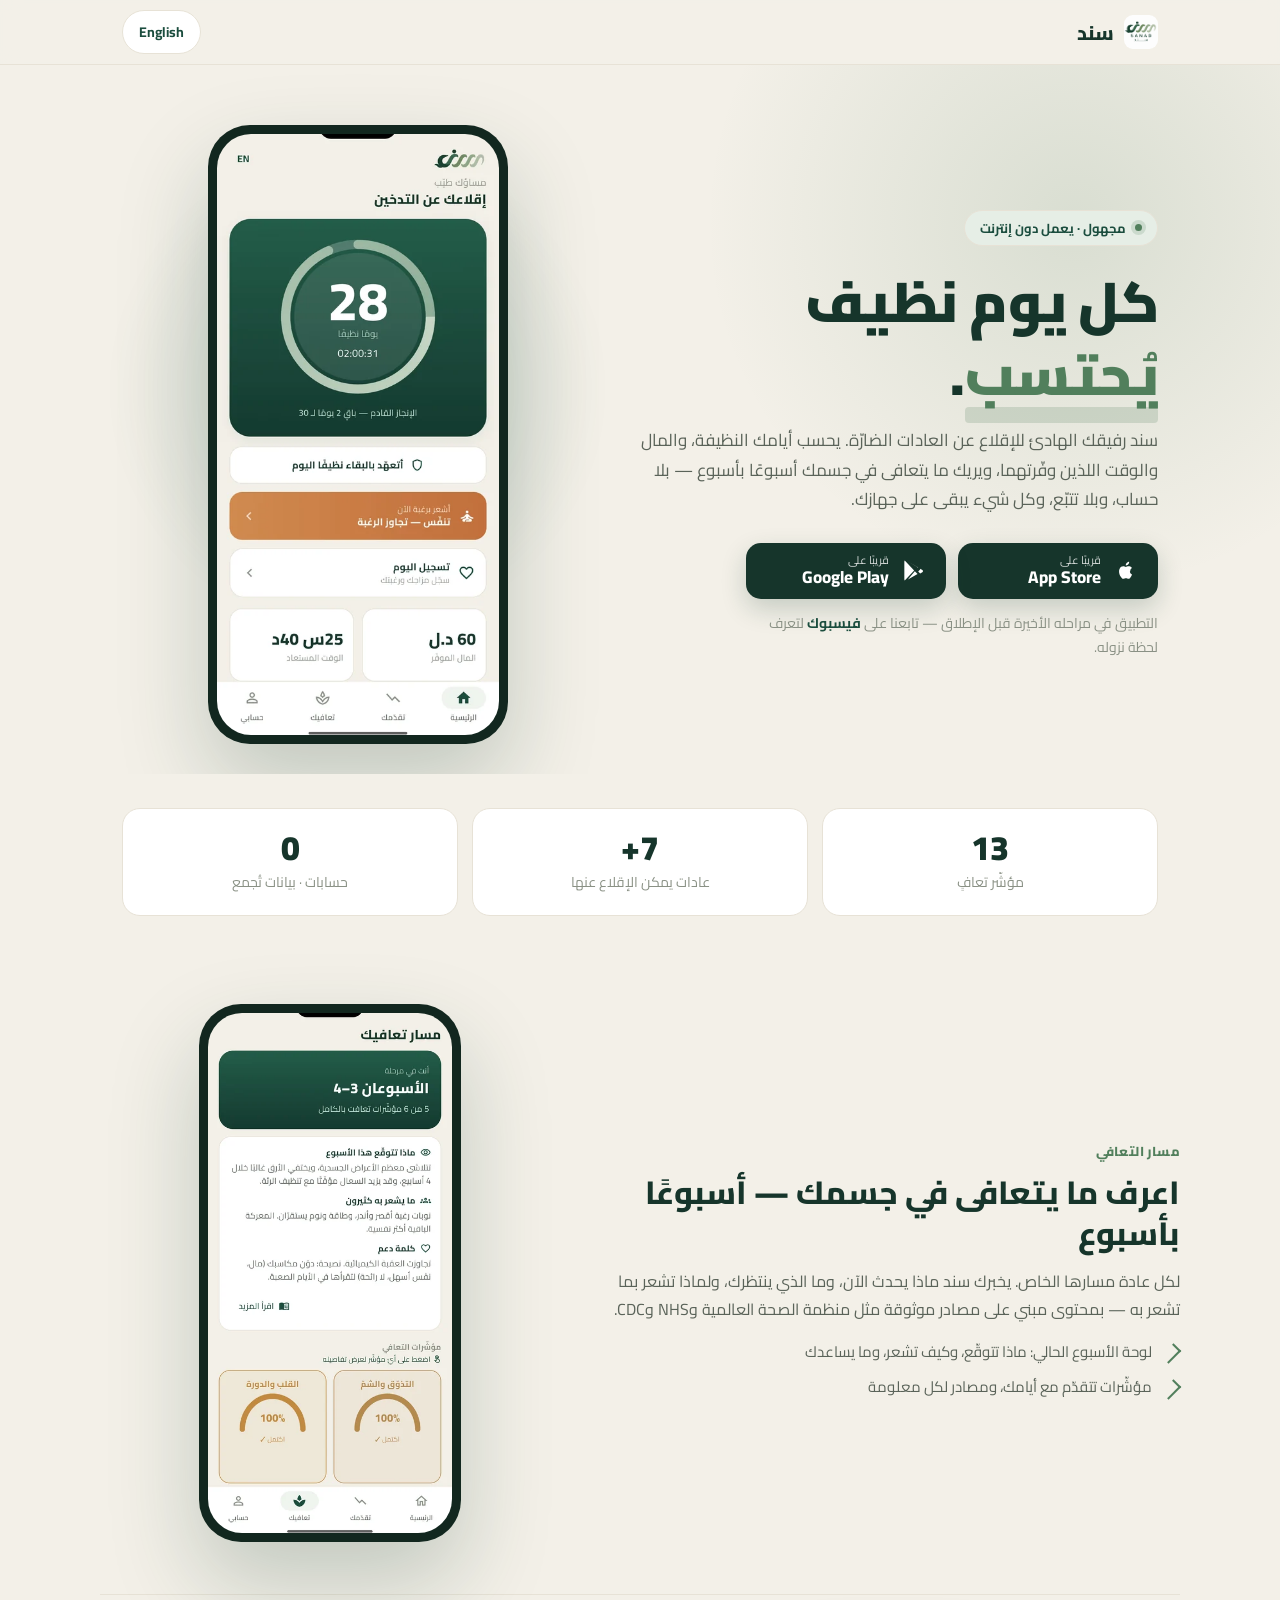
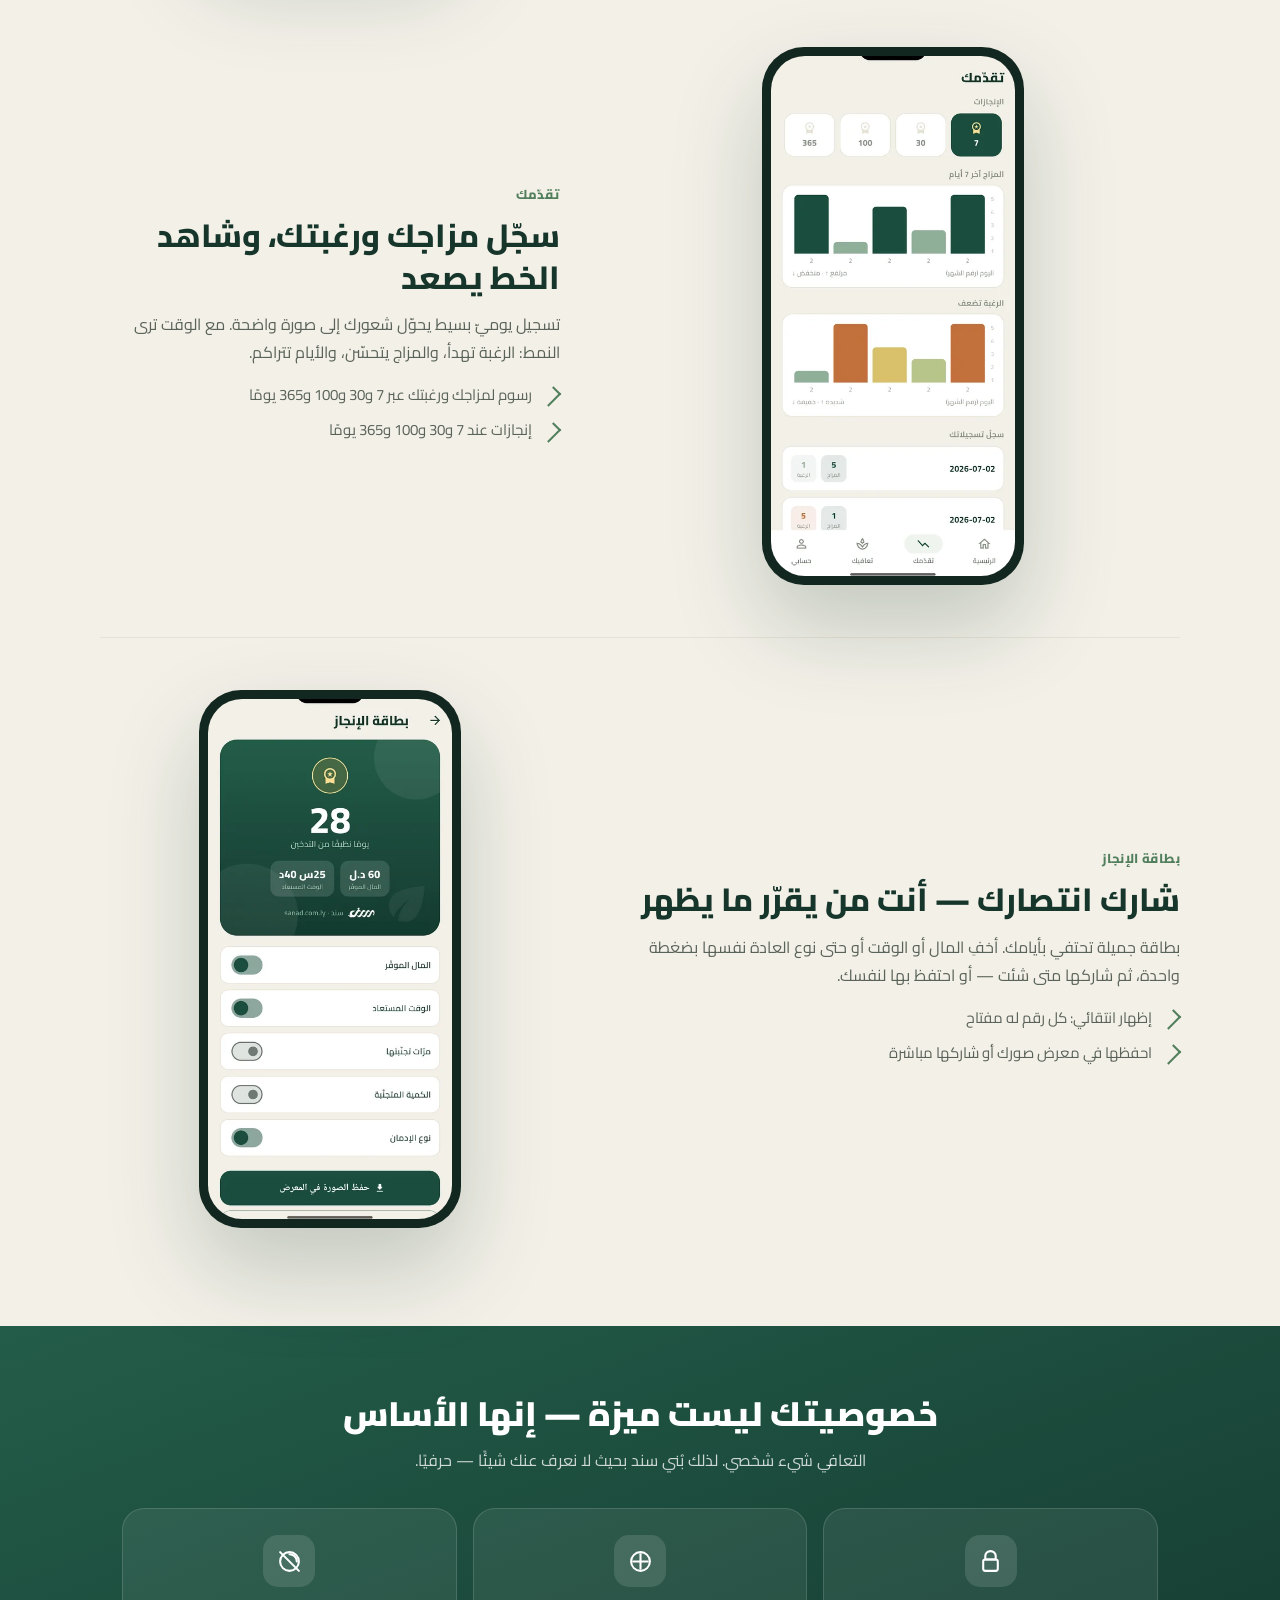
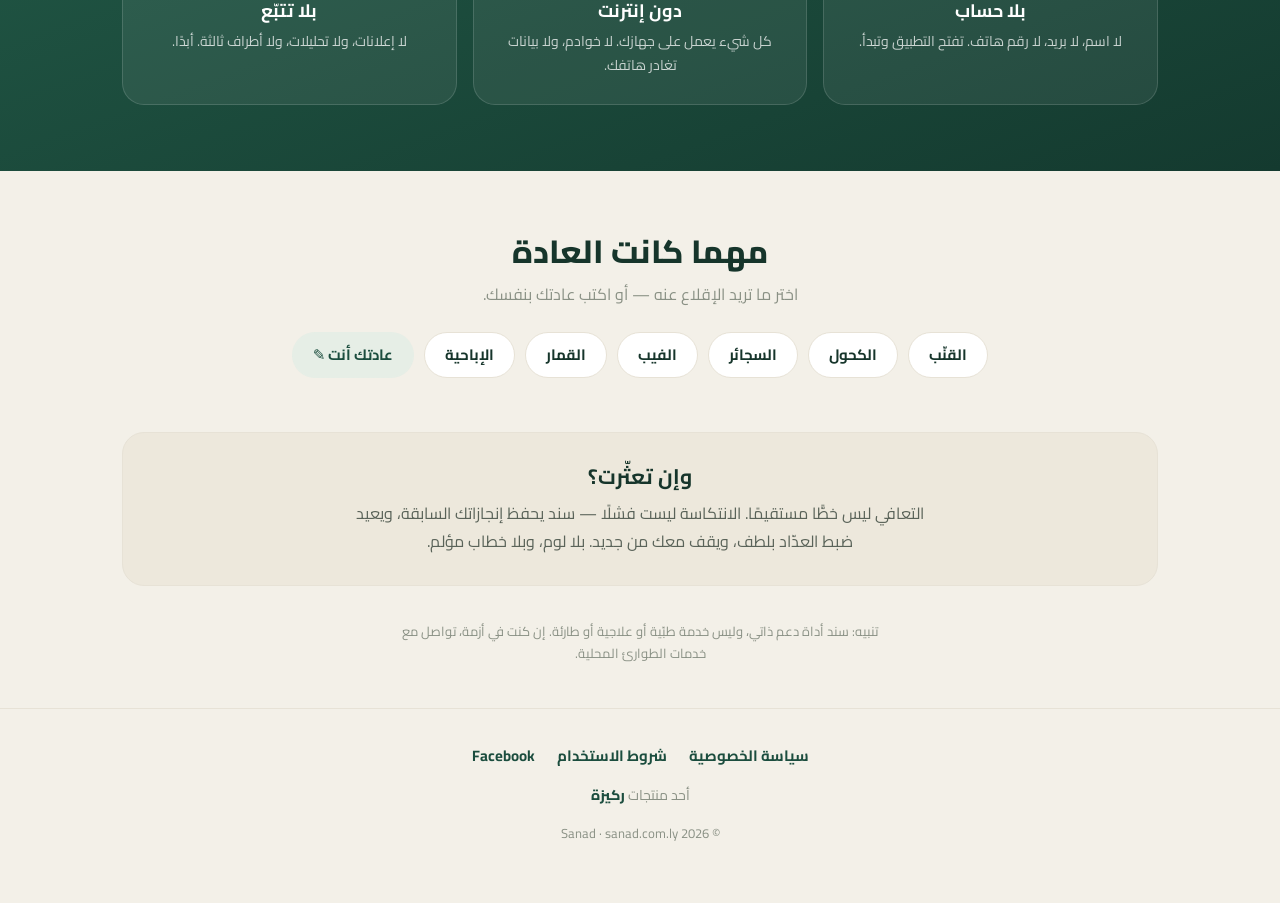
==== commit f7832a0c: "site: point Facebook links to the real page" ====
--- a/site/index.html
+++ b/site/index.html
@@ -56,8 +56,8 @@
         </span>
       </div>
       <p class="soon">
-        <span class="ar">التطبيق في مراحله الأخيرة قبل الإطلاق — تابعنا على <a href="https://facebook.com/SanadApp" target="_blank" rel="noopener">فيسبوك</a> لتعرف لحظة نزوله.</span>
-        <span class="en">The app is in its final steps before launch — follow us on <a href="https://facebook.com/SanadApp" target="_blank" rel="noopener">Facebook</a> to know the moment it lands.</span>
+        <span class="ar">التطبيق في مراحله الأخيرة قبل الإطلاق — تابعنا على <a href="https://www.facebook.com/sanad.com.ly/" target="_blank" rel="noopener">فيسبوك</a> لتعرف لحظة نزوله.</span>
+        <span class="en">The app is in its final steps before launch — follow us on <a href="https://www.facebook.com/sanad.com.ly/" target="_blank" rel="noopener">Facebook</a> to know the moment it lands.</span>
       </p>
     </div>
 
@@ -189,7 +189,7 @@
   <div class="flinks">
     <a href="privacy.html"><span class="ar">سياسة الخصوصية</span><span class="en">Privacy Policy</span></a>
     <a href="terms.html"><span class="ar">شروط الاستخدام</span><span class="en">Terms of Use</span></a>
-    <a href="https://facebook.com/SanadApp" target="_blank" rel="noopener">Facebook</a>
+    <a href="https://www.facebook.com/sanad.com.ly/" target="_blank" rel="noopener">Facebook</a>
   </div>
   <p class="rakeeza"><span class="ar">أحد منتجات <a href="https://rakeezadigital.ly" target="_blank" rel="noopener">ركيزة</a></span><span class="en">A product of <a href="https://rakeezadigital.ly" target="_blank" rel="noopener">Rakeeza</a></span></p>
   <p class="copy">© 2026 Sanad · sanad.com.ly</p>
--- a/site/style.css
+++ b/site/style.css
@@ -2,63 +2,138 @@
   --green:#1B4D3E; --green-deep:#16352B; --hero1:#235C49; --hero2:#143A2F;
   --cream:#F3F0E8; --card:#FFFFFF; --body:#5A6359; --muted:#8A9185;
   --accent:#517F5C; --border:#E7E2D6; --soft:#EFF4EF; --softb:#E6EEE6;
+  --sand:#EDE8DC; --amber:#C8814B;
   --radius:22px; --shadow:0 18px 50px rgba(20,58,47,.10);
+  --shadow-lg:0 40px 90px rgba(20,58,47,.22);
 }
 *{box-sizing:border-box}
 html,body{margin:0;padding:0}
+html{scroll-behavior:smooth}
 body{
   font-family:'Cairo',system-ui,-apple-system,Segoe UI,Roboto,sans-serif;
   background:var(--cream); color:var(--body); line-height:1.75;
-  -webkit-font-smoothing:antialiased;
+  -webkit-font-smoothing:antialiased; overflow-x:hidden;
 }
 body.lang-en .ar{display:none}
 body.lang-ar .en{display:none}
 a{color:var(--green); text-decoration:none}
 a:hover{text-decoration:underline}
-.wrap{max-width:960px;margin:0 auto;padding:0 22px}
+h1,h2,h3{line-height:1.3}
+img{max-width:100%}
+.wrap{max-width:1080px;margin:0 auto;padding:0 22px}
 
-/* header */
+/* ---------- header ---------- */
 header.site{position:sticky;top:0;z-index:20;background:rgba(243,240,232,.85);
   backdrop-filter:blur(10px);border-bottom:1px solid var(--border)}
 .hrow{display:flex;align-items:center;justify-content:space-between;height:64px}
 .brand{display:flex;align-items:center;gap:10px;font-weight:800;color:var(--green-deep)}
+.brand:hover{text-decoration:none}
 .brand img{height:34px;width:34px;border-radius:9px;object-fit:cover}
 .brand span{font-size:20px}
 .langbtn{border:1px solid var(--border);background:var(--card);color:var(--green);
   font-family:inherit;font-weight:700;font-size:14px;padding:8px 16px;border-radius:999px;cursor:pointer}
 .langbtn:hover{background:var(--soft)}
 
-/* hero */
-.hero{text-align:center;padding:64px 0 44px}
-.logocard{display:inline-flex;align-items:center;justify-content:center;
-  background:var(--card);border-radius:32px;padding:22px;box-shadow:var(--shadow);
-  border:1px solid var(--border)}
-.logocard img{width:190px;height:190px;object-fit:contain;display:block}
-.hero h1{font-size:40px;margin:26px 0 6px;color:var(--green-deep);font-weight:800}
-.hero .tag{font-size:20px;color:var(--green);font-weight:600;margin:0 0 18px}
-.hero p.lead{font-size:17px;max-width:620px;margin:0 auto;color:var(--body)}
+/* ---------- hero ---------- */
+.hero{position:relative;padding:60px 0 30px;overflow:hidden}
+.hero::before{content:"";position:absolute;inset-inline-start:-14%;top:-32%;
+  width:60%;aspect-ratio:1;border-radius:50%;
+  background:radial-gradient(circle,rgba(81,127,92,.16),transparent 68%);pointer-events:none}
+.herogrid{display:grid;grid-template-columns:1.05fr .95fr;gap:44px;align-items:center;position:relative}
+.eyebrow{display:inline-flex;align-items:center;gap:9px;background:var(--softb);
+  color:var(--green);border:1px solid var(--border);border-radius:999px;
+  padding:6px 15px;font-size:13px;font-weight:700}
+.eyebrow .dot{width:7px;height:7px;border-radius:50%;background:var(--accent);
+  box-shadow:0 0 0 4px rgba(81,127,92,.18)}
+.herotext h1{font-size:clamp(36px,5vw,56px);font-weight:900;color:var(--green-deep);
+  margin:20px 0 14px;letter-spacing:-.5px}
+.herotext h1 em{font-style:normal;color:var(--accent);position:relative;white-space:nowrap}
+.herotext h1 em::after{content:"";position:absolute;inset-inline:0;bottom:.08em;height:.28em;
+  background:rgba(81,127,92,.20);border-radius:4px;z-index:-1}
+.lead{font-size:17px;max-width:56ch;margin:0}
 
-/* store badges */
-.badges{display:flex;gap:14px;justify-content:center;flex-wrap:wrap;margin:30px 0 4px}
-.badge{display:flex;align-items:center;gap:12px;background:var(--green-deep);color:#fff;
-  padding:12px 20px;border-radius:16px;min-width:210px;justify-content:center}
-.badge svg{width:26px;height:26px;fill:#fff;flex:none}
+/* badges */
+.badges{display:flex;gap:12px;flex-wrap:wrap;margin:28px 0 12px}
+.badge{display:inline-flex;align-items:center;gap:12px;background:var(--green-deep);color:#fff;
+  padding:11px 20px;border-radius:15px;min-width:200px;
+  box-shadow:0 10px 26px rgba(20,58,47,.20)}
+.badge svg{width:25px;height:25px;fill:#fff;flex:none}
 .badge .b-txt{text-align:start;line-height:1.2}
-.badge .b-small{font-size:11px;opacity:.8;display:block}
+.badge .b-small{font-size:11px;opacity:.82;display:block}
 .badge .b-big{font-size:17px;font-weight:800}
-.soon{display:inline-block;margin-top:14px;font-size:13px;color:var(--muted)}
+.soon{font-size:14px;color:var(--muted);margin:0;max-width:52ch}
+.soon a{font-weight:700}
 
-/* features */
-.features{display:grid;grid-template-columns:repeat(3,1fr);gap:16px;margin:46px 0}
-.feat{background:var(--card);border:1px solid var(--border);border-radius:var(--radius);
-  padding:22px;text-align:center}
-.feat .ic{width:52px;height:52px;border-radius:14px;background:var(--softb);
+/* hero shot */
+.heroshot{position:relative;display:flex;justify-content:center}
+.glow{position:absolute;width:112%;aspect-ratio:1;border-radius:50%;
+  background:radial-gradient(circle,rgba(35,92,73,.20),transparent 66%);
+  filter:blur(8px);pointer-events:none}
+.phone{position:relative;background:#12271f;padding:9px;border-radius:42px;
+  box-shadow:var(--shadow-lg);max-width:300px;width:100%}
+.phone img{display:block;width:100%;height:auto;border-radius:34px}
+.phone.sm{max-width:262px}
+
+/* ---------- stats ---------- */
+.stats{display:grid;grid-template-columns:repeat(3,1fr);gap:14px;margin:34px 0 10px}
+.stat{background:var(--card);border:1px solid var(--border);border-radius:18px;
+  padding:20px;text-align:center}
+.stat b{display:block;font-size:34px;font-weight:900;color:var(--green-deep);line-height:1.1}
+.stat span{font-size:14px;color:var(--muted)}
+
+/* ---------- feature rows ---------- */
+.rows{padding:26px 0 6px}
+.row{display:grid;grid-template-columns:1fr .8fr;gap:46px;align-items:center;
+  padding:52px 0;border-bottom:1px solid var(--border)}
+.row:last-child{border-bottom:0}
+.row.rev .rowtext{order:2}
+.row.rev .rowshot{order:1}
+.kicker{display:inline-block;font-size:13px;font-weight:800;color:var(--accent);
+  letter-spacing:.4px;text-transform:uppercase}
+.rowtext h2{font-size:clamp(24px,3vw,32px);color:var(--green-deep);margin:8px 0 12px;font-weight:800}
+.rowtext p{margin:0 0 16px;font-size:16px}
+.ticks{list-style:none;padding:0;margin:0}
+.ticks li{position:relative;padding-inline-start:28px;margin:9px 0;font-size:15px}
+.ticks li::before{content:"";position:absolute;inset-inline-start:0;top:.62em;
+  width:16px;height:9px;border-inline-start:2.5px solid var(--accent);
+  border-bottom:2.5px solid var(--accent);transform:rotate(-45deg)}
+.rowshot{display:flex;justify-content:center}
+
+/* ---------- privacy band ---------- */
+.band{background:linear-gradient(160deg,var(--hero1),var(--hero2));color:#fff;
+  padding:66px 0;margin:40px 0 0;text-align:center}
+.band h2{font-size:clamp(24px,3.2vw,34px);margin:0 0 10px;font-weight:900;color:#fff}
+.bandlead{color:rgba(255,255,255,.78);margin:0 auto 34px;max-width:56ch}
+.pgrid{display:grid;grid-template-columns:repeat(3,1fr);gap:16px;text-align:center}
+.p{background:rgba(255,255,255,.07);border:1px solid rgba(255,255,255,.14);
+  border-radius:var(--radius);padding:26px 20px}
+.pic{width:52px;height:52px;border-radius:15px;background:rgba(255,255,255,.12);
   display:flex;align-items:center;justify-content:center;margin:0 auto 12px}
-.feat .ic svg{width:26px;height:26px;stroke:var(--green);fill:none;stroke-width:2}
-.feat h3{margin:0 0 6px;color:var(--green-deep);font-size:17px}
-.feat p{margin:0;font-size:14px;color:var(--body)}
+.pic svg{width:25px;height:25px;stroke:#fff;fill:none;stroke-width:2;
+  stroke-linecap:round;stroke-linejoin:round}
+.p h3{margin:0 0 6px;font-size:18px;color:#fff}
+.p p{margin:0;font-size:14px;color:rgba(255,255,255,.74)}
 
-/* legal pages */
+/* ---------- habits ---------- */
+.habits{text-align:center;padding:60px 0 10px}
+.habits h2{font-size:clamp(24px,3vw,32px);color:var(--green-deep);margin:0 0 8px;font-weight:800}
+.hlead{margin:0 0 24px;color:var(--muted)}
+.chips{display:flex;gap:10px;justify-content:center;flex-wrap:wrap}
+.chip{background:var(--card);border:1px solid var(--border);border-radius:999px;
+  padding:9px 20px;font-weight:700;font-size:15px;color:var(--green-deep)}
+.chip.alt{background:var(--softb);border-color:var(--softb);color:var(--green);border-style:dashed}
+
+/* ---------- relapse note ---------- */
+.note{background:var(--sand);border:1px solid var(--border);border-radius:var(--radius);
+  padding:30px 32px;margin:44px 0 0;text-align:center}
+.note h3{margin:0 0 8px;color:var(--green-deep);font-size:21px}
+.note p{margin:0 auto;max-width:66ch;font-size:16px}
+
+/* ---------- disclaimer ---------- */
+.disc{font-size:13px;color:var(--muted);text-align:center;
+  max-width:70ch;margin:34px auto 0;line-height:1.7}
+
+/* ---------- legal pages ---------- */
 .page{background:var(--card);border:1px solid var(--border);border-radius:var(--radius);
   padding:38px;margin:34px 0;box-shadow:var(--shadow)}
 .page h1{color:var(--green-deep);margin-top:0}
@@ -68,16 +143,37 @@
 .page li{margin:6px 0}
 .backlink{display:inline-block;margin-top:26px;font-weight:700}
 
-/* footer */
-footer.site{border-top:1px solid var(--border);padding:30px 0 44px;text-align:center;margin-top:20px}
+/* ---------- footer ---------- */
+footer.site{border-top:1px solid var(--border);padding:34px 0 46px;text-align:center;margin-top:44px}
 .flinks{display:flex;gap:22px;justify-content:center;flex-wrap:wrap;margin-bottom:14px}
 .flinks a{color:var(--green);font-weight:700;font-size:15px}
 .rakeeza{font-size:14px;color:var(--muted)}
 .rakeeza a{font-weight:800}
 .copy{font-size:13px;color:var(--muted);margin-top:8px}
 
-@media(max-width:720px){
-  .features{grid-template-columns:1fr}
-  .hero h1{font-size:32px}
-  .logocard img{width:150px;height:150px}
+/* ---------- reveal ---------- */
+.rv{opacity:0;transform:translateY(16px);transition:opacity .6s ease,transform .6s ease}
+.rv.in{opacity:1;transform:none}
+@media(prefers-reduced-motion:reduce){
+  .rv{opacity:1;transform:none;transition:none}
+  html{scroll-behavior:auto}
 }
+
+/* ---------- responsive ---------- */
+@media(max-width:900px){
+  .herogrid{grid-template-columns:1fr;gap:34px;text-align:center}
+  .lead,.soon{margin-inline:auto}
+  .eyebrow{justify-content:center}
+  .badges{justify-content:center}
+  .row{grid-template-columns:1fr;gap:26px;text-align:center;padding:42px 0}
+  .row.rev .rowtext,.row.rev .rowshot{order:initial}
+  .rowshot{order:2}
+  .ticks li{text-align:start;display:inline-block}
+  .pgrid{grid-template-columns:1fr}
+}
+@media(max-width:560px){
+  .stats{grid-template-columns:1fr}
+  .badge{min-width:0;flex:1 1 100%;justify-content:center}
+  .page{padding:24px}
+  .note{padding:24px 20px}
+}
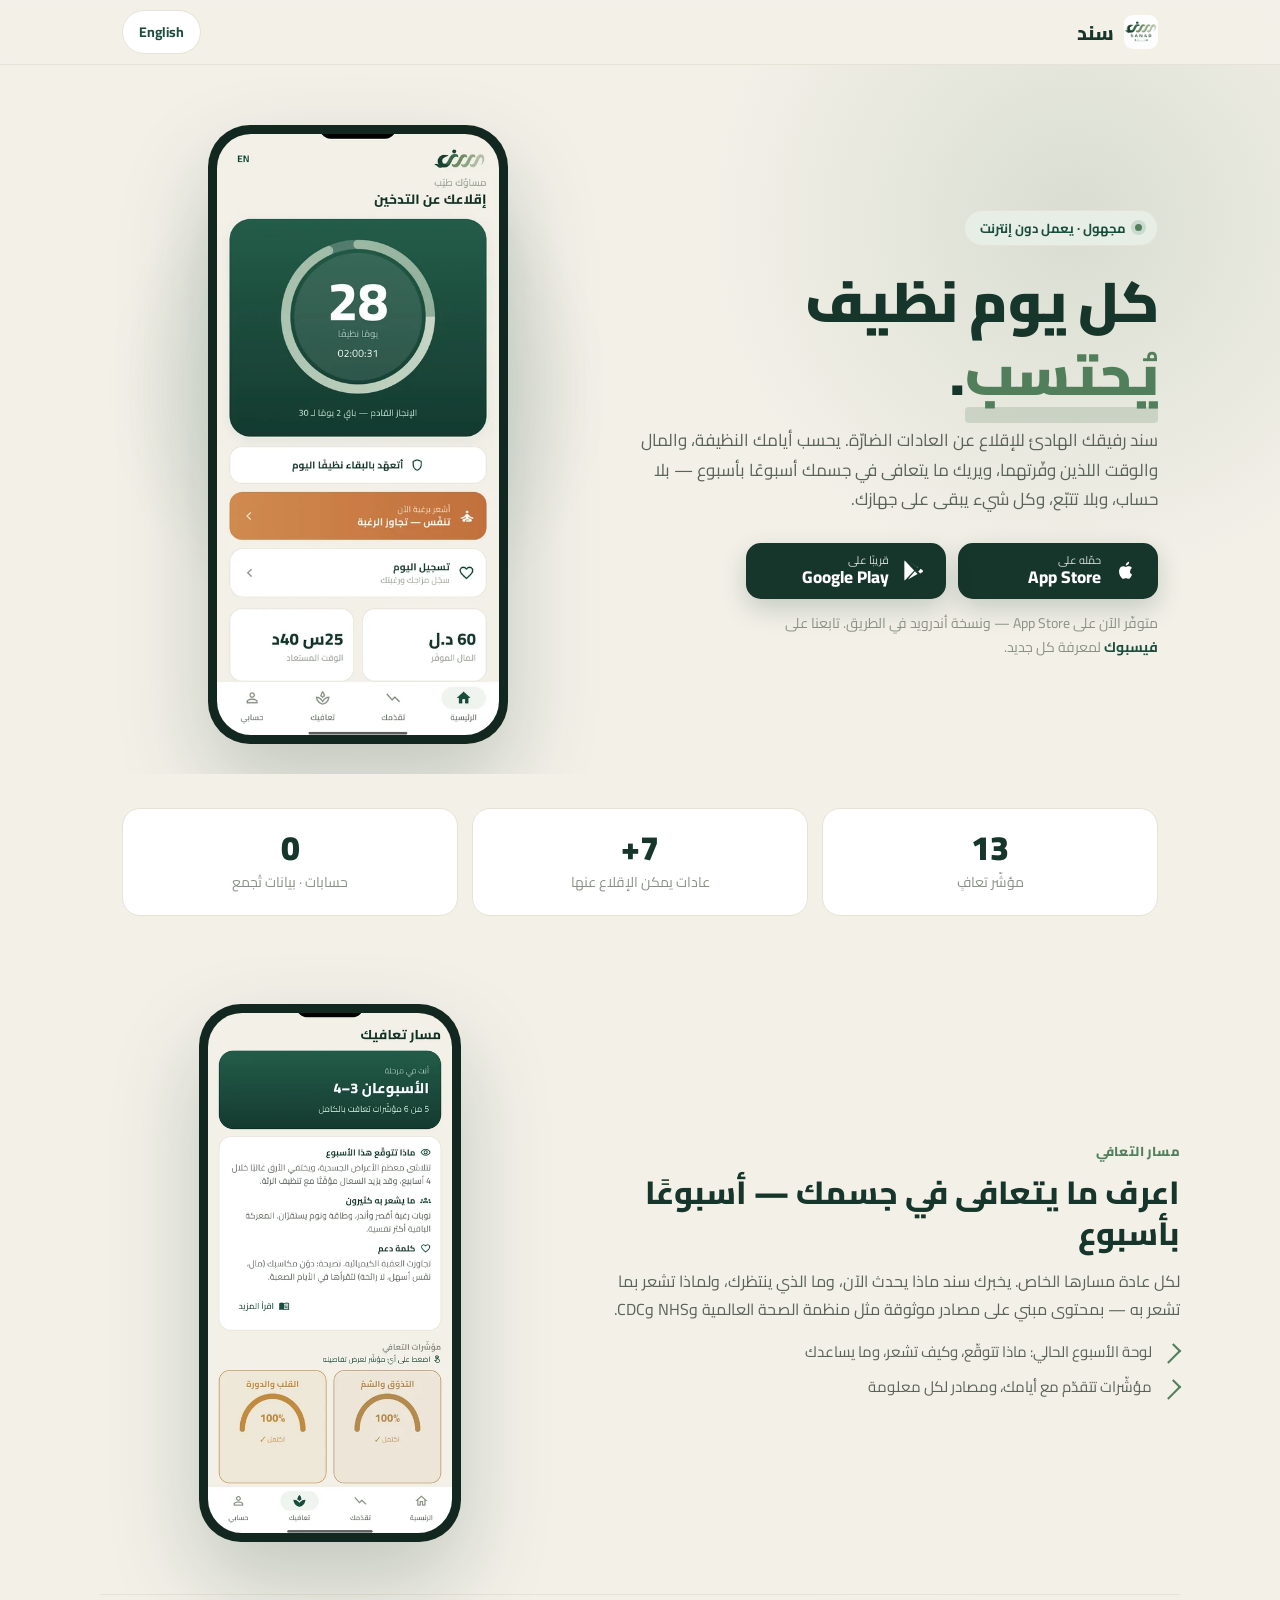
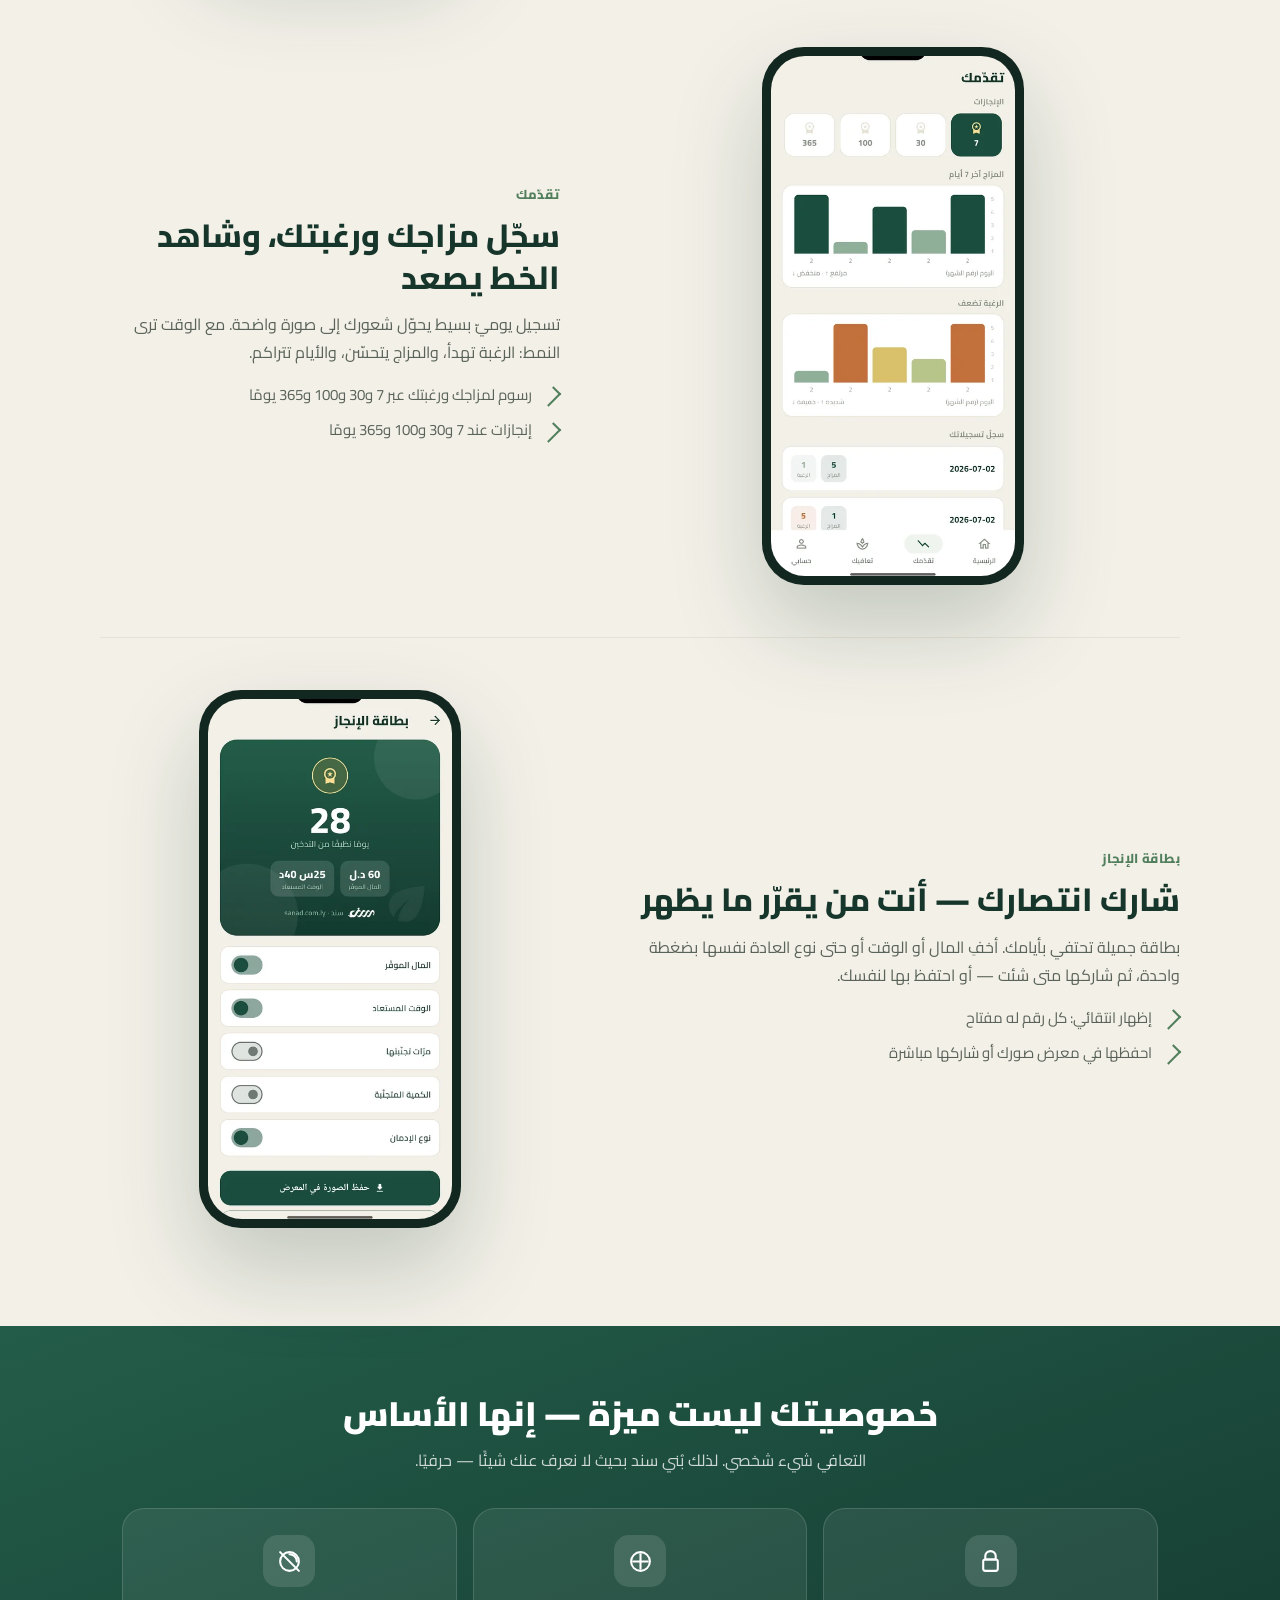
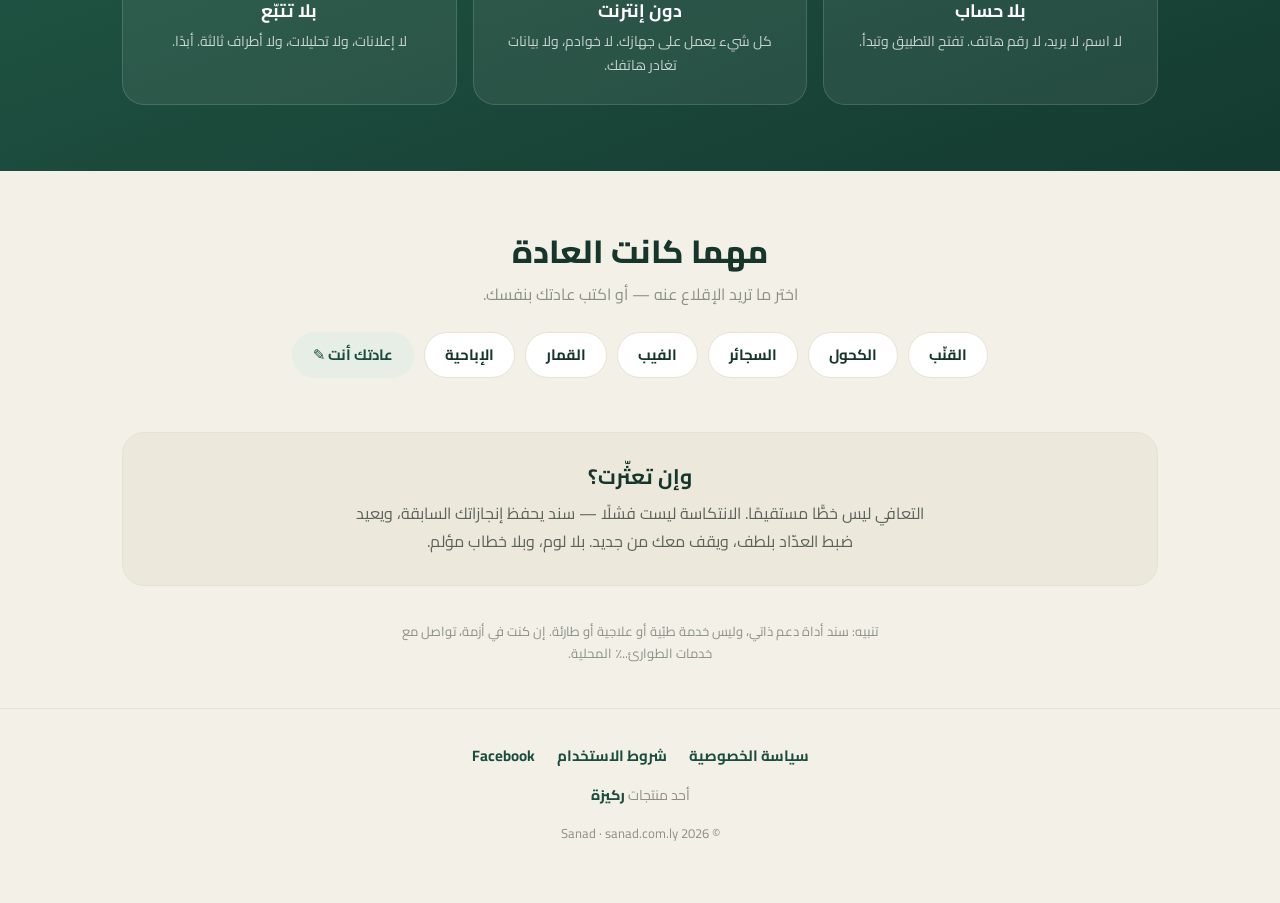
==== commit 470263a1: "Make App Store badge a live link; Play badge marked coming soon" ====
--- a/site/index.html
+++ b/site/index.html
@@ -46,18 +46,18 @@
       </p>
 
       <div class="badges">
-        <span class="badge">
+        <a class="badge live" href="https://apps.apple.com/app/id6787402406" target="_blank" rel="noopener" aria-label="Download Sanad on the App Store">
           <svg viewBox="0 0 24 24" aria-hidden="true"><path d="M16.5 12.6c0-2 1.6-2.9 1.7-3-1-1.4-2.4-1.6-2.9-1.6-1.2-.1-2.4.7-3 .7-.6 0-1.6-.7-2.6-.7-1.3 0-2.6.8-3.2 2-1.4 2.4-.4 6 1 8 .7 1 1.4 2 2.4 2 1 0 1.3-.6 2.5-.6s1.5.6 2.5.6 1.7-1 2.3-2c.7-1.1 1-2.2 1-2.2s-1.9-.7-2-2.9zM14.7 6.1c.5-.7.9-1.6.8-2.6-.8 0-1.8.6-2.4 1.2-.5.6-1 1.5-.8 2.4.9.1 1.8-.4 2.4-1z"/></svg>
-          <span class="b-txt"><span class="b-small"><span class="ar">قريبًا على</span><span class="en">Coming soon on</span></span><span class="b-big">App Store</span></span>
-        </span>
-        <span class="badge">
+          <span class="b-txt"><span class="b-small"><span class="ar">حمّله على</span><span class="en">Download on the</span></span><span class="b-big">App Store</span></span>
+        </a>
+        <span class="badge pending" aria-label="Coming soon on Google Play">
           <svg viewBox="0 0 24 24" aria-hidden="true"><path d="M3.6 2.4c-.2.3-.4.7-.4 1.2v16.8c0 .5.2.9.4 1.2l9-9.6-9-9.6zm12.3 6.3L6.6 3.3l9.9 5.7-.6.6zm2.5 1.5 2.1 1.2c.8.5.8 1.7 0 2.2l-2.1 1.2-1.9-1.9 1.9-1.9zM6.6 20.7l9.3-5.4-2.6-2.6-6.7 8z"/></svg>
           <span class="b-txt"><span class="b-small"><span class="ar">قريبًا على</span><span class="en">Coming soon on</span></span><span class="b-big">Google Play</span></span>
         </span>
       </div>
       <p class="soon">
-        <span class="ar">التطبيق في مراحله الأخيرة قبل الإطلاق — تابعنا على <a href="https://www.facebook.com/sanad.com.ly/" target="_blank" rel="noopener">فيسبوك</a> لتعرف لحظة نزوله.</span>
-        <span class="en">The app is in its final steps before launch — follow us on <a href="https://www.facebook.com/sanad.com.ly/" target="_blank" rel="noopener">Facebook</a> to know the moment it lands.</span>
+        <span class="ar">متوفّر الآن على App Store — ونسخة أندرويد في الطريق. تابعنا على <a href="https://www.facebook.com/sanad.com.ly/" target="_blank" rel="noopener">فيسبوك</a> لمعرفة كل جديد.</span>
+        <span class="en">Available now on the App Store — Android is on the way. Follow us on <a href="https://www.facebook.com/sanad.com.ly/" target="_blank" rel="noopener">Facebook</a> for updates.</span>
       </p>
     </div>
 
@@ -178,7 +178,7 @@
 <!-- ============ DISCLAIMER ============ -->
 <section class="wrap">
   <p class="disc">
-    <span class="ar">تنبيه: سند أداة دعم ذاتي، وليس خدمة طبّية أو علاجية أو طارئة. إن كنت في أزمة، تواصل مع خدمات الطوارئ المحلية.</span>
+    <span class="ar">تنبيه: سند أداة دعم ذاتي، وليس خدمة طبّية أو علاجية أو طارئة. إن كنت في أزمة، تواصل مع خدمات الطوارئ؊ المحلية.</span>
     <span class="en">Note: Sanad is a self-help tool, not a medical, therapy, or emergency service. If you're in crisis, contact your local emergency services.</span>
   </p>
 </section>
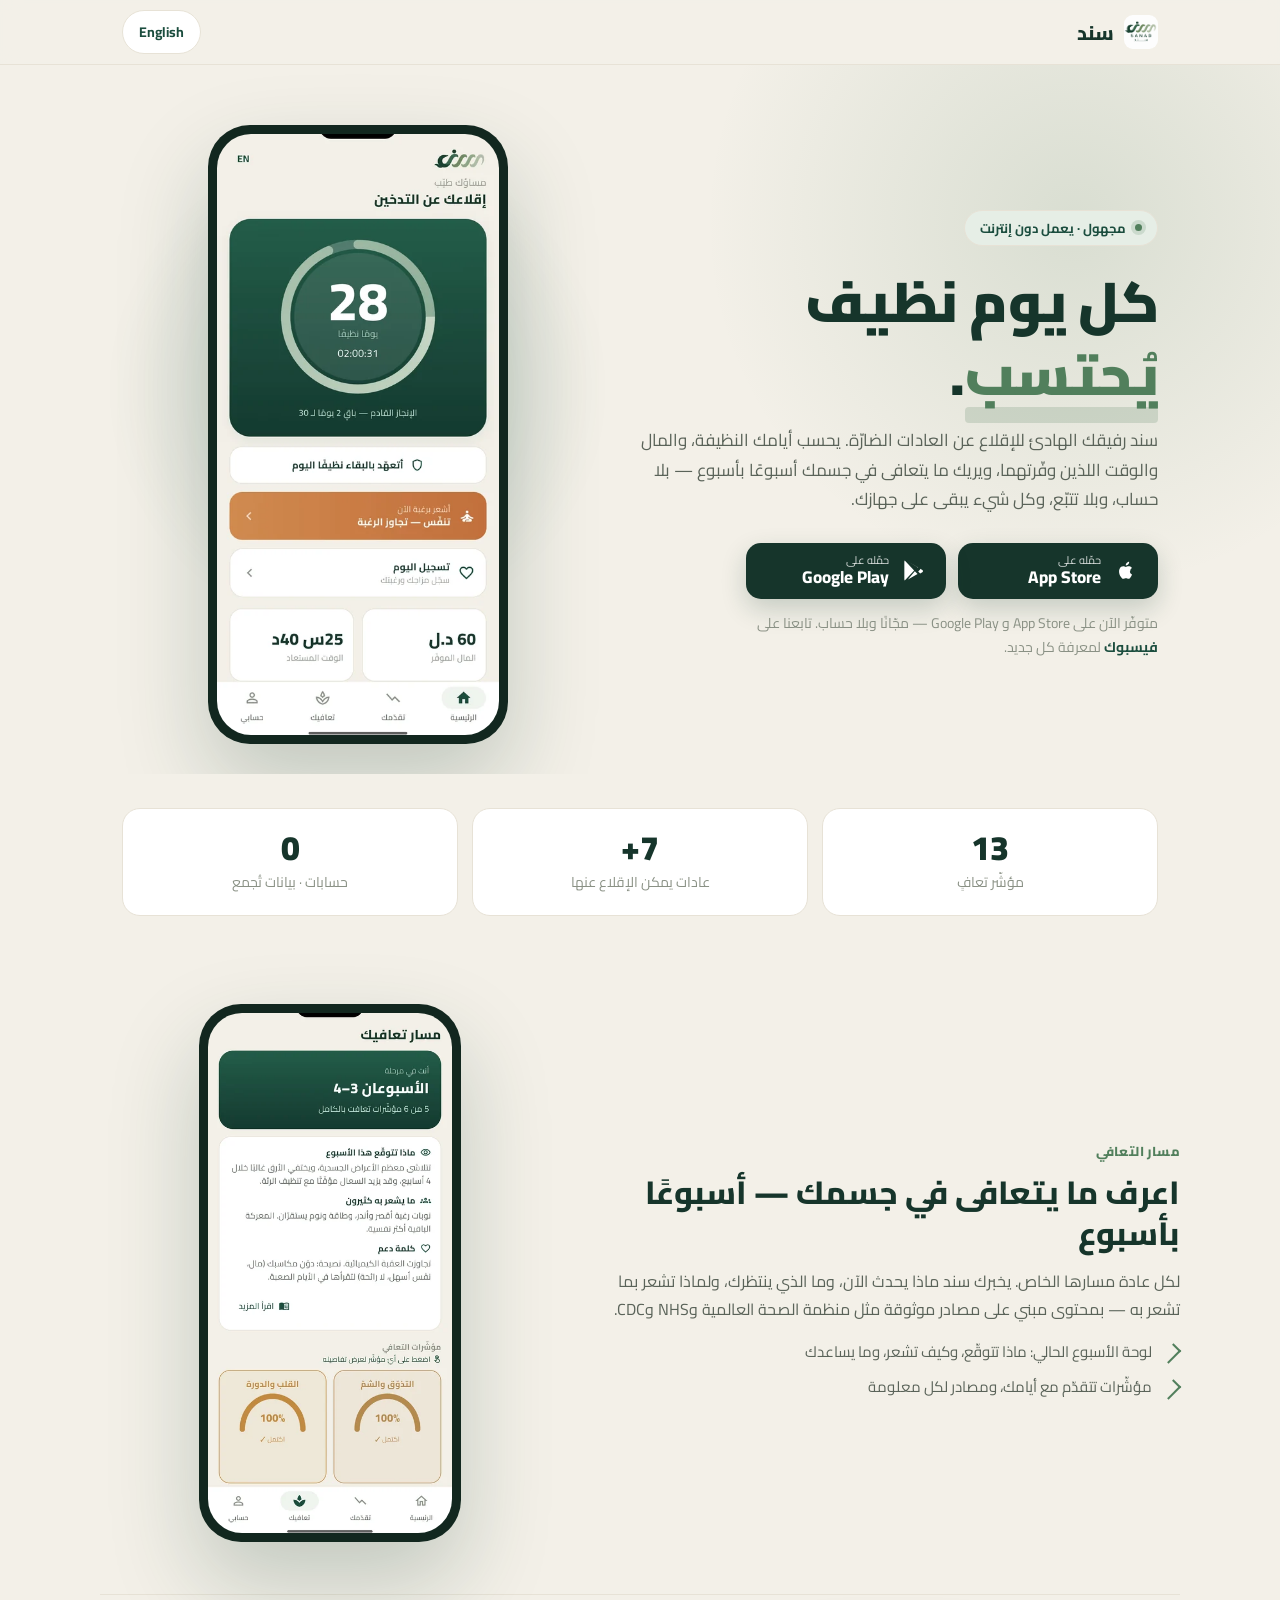
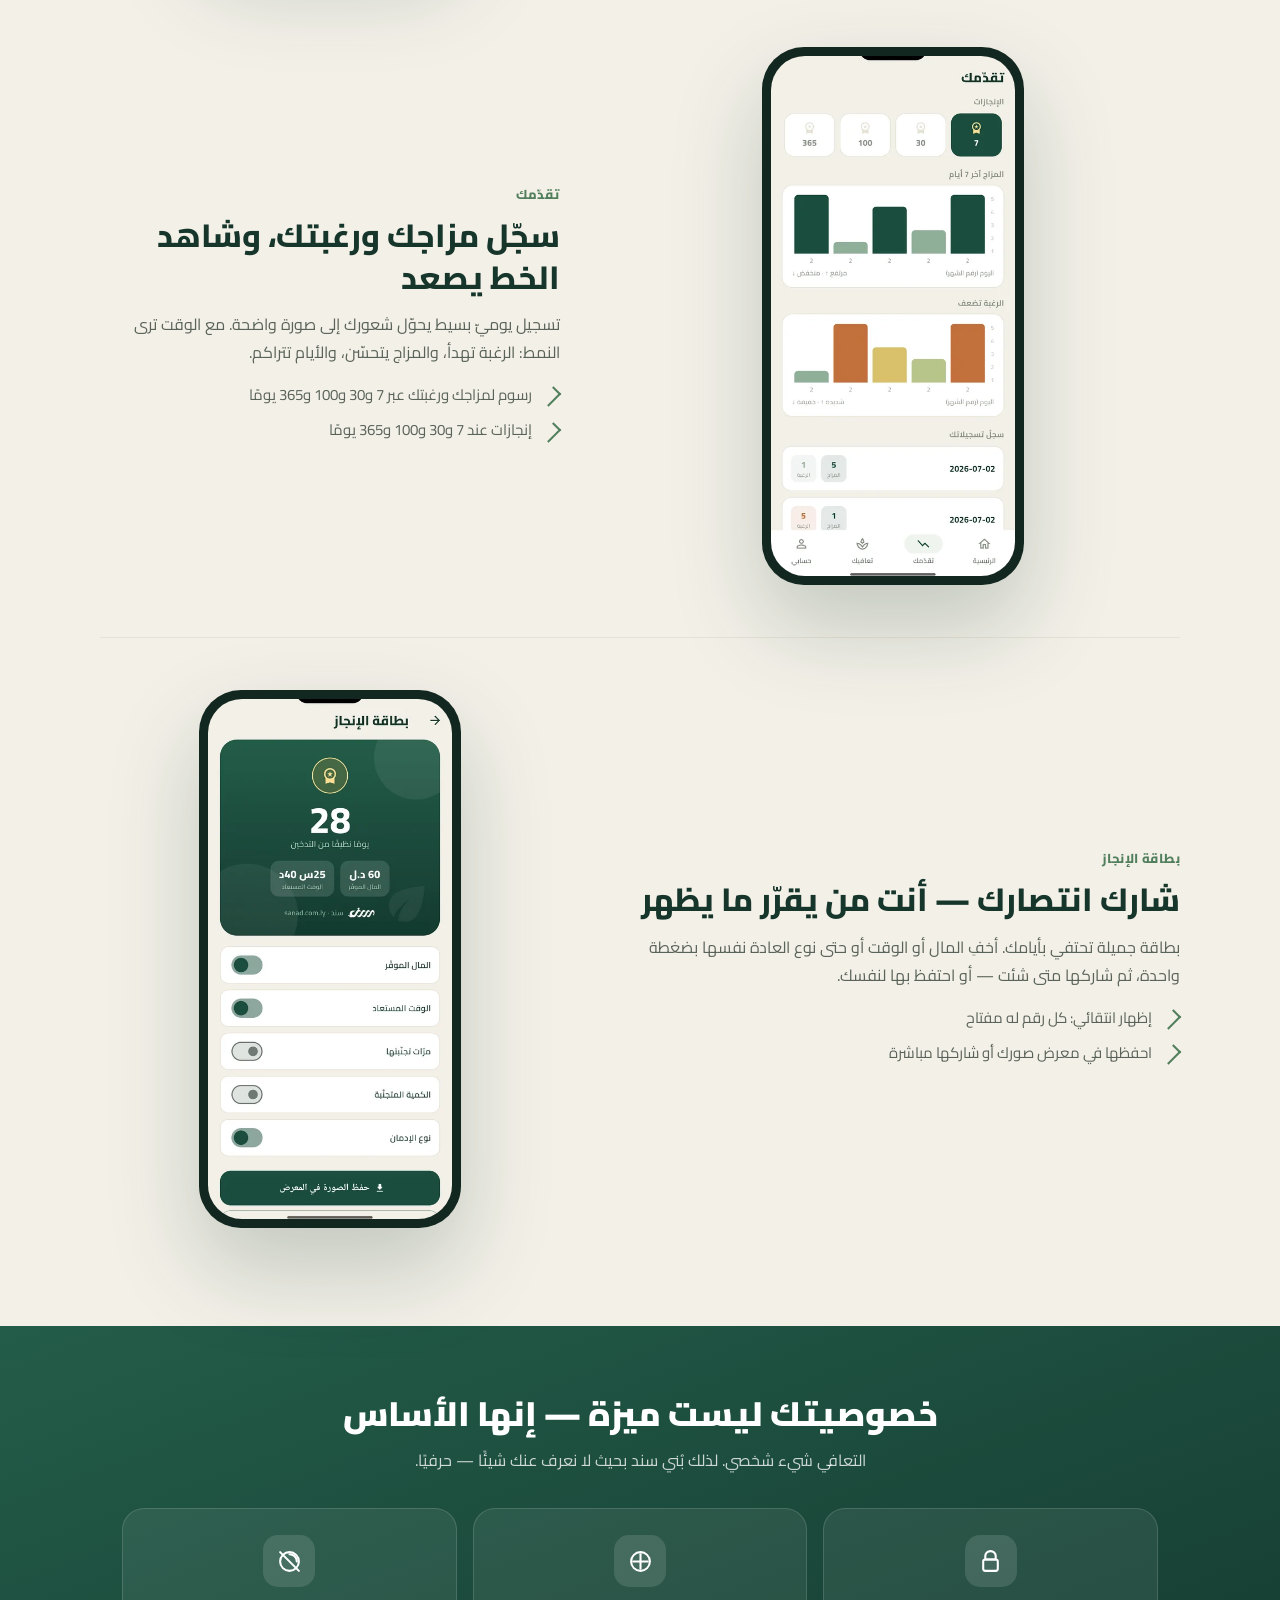
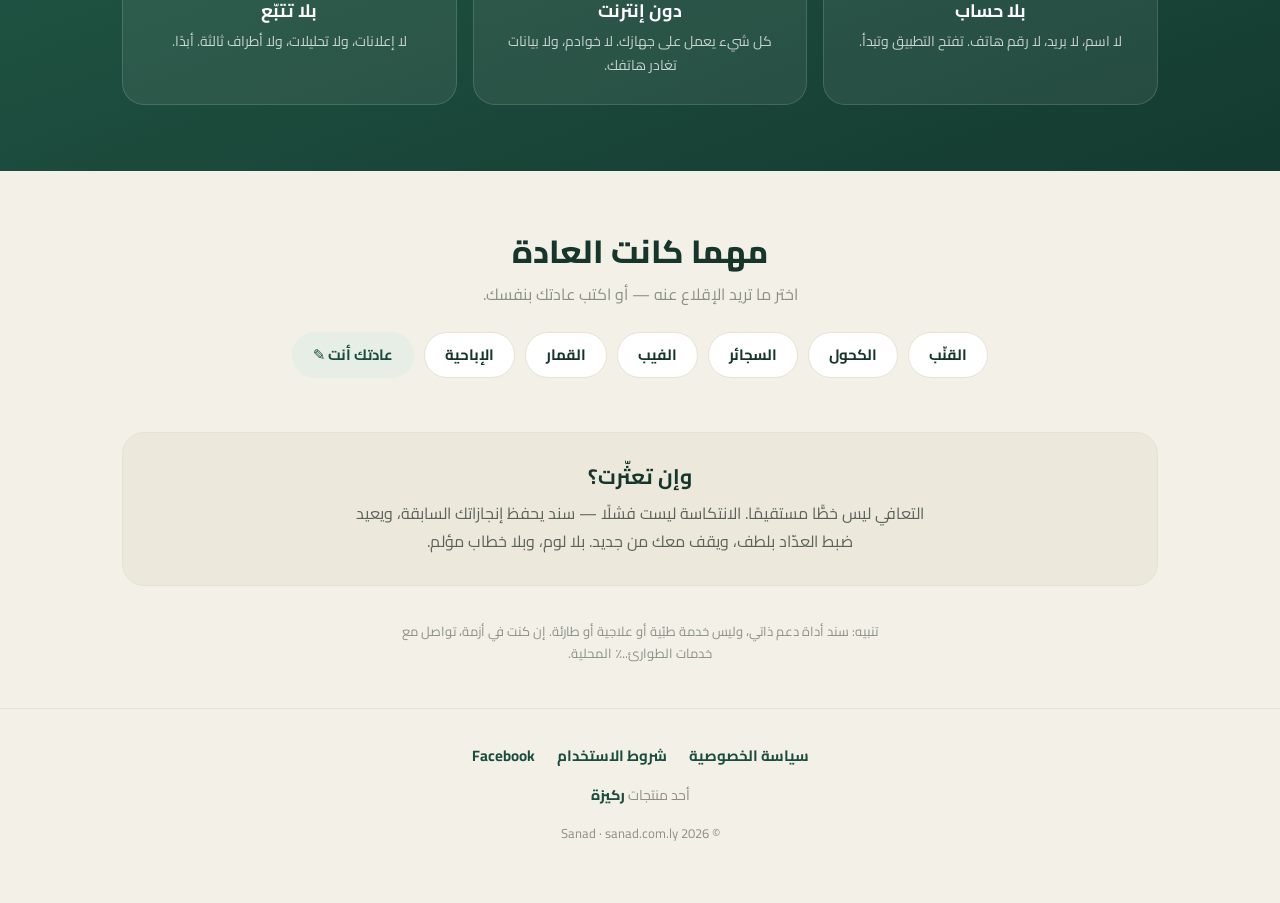
==== commit 73836509: "site: Google Play badge is live (Android released)" ====
--- a/site/index.html
+++ b/site/index.html
@@ -50,14 +50,14 @@
           <svg viewBox="0 0 24 24" aria-hidden="true"><path d="M16.5 12.6c0-2 1.6-2.9 1.7-3-1-1.4-2.4-1.6-2.9-1.6-1.2-.1-2.4.7-3 .7-.6 0-1.6-.7-2.6-.7-1.3 0-2.6.8-3.2 2-1.4 2.4-.4 6 1 8 .7 1 1.4 2 2.4 2 1 0 1.3-.6 2.5-.6s1.5.6 2.5.6 1.7-1 2.3-2c.7-1.1 1-2.2 1-2.2s-1.9-.7-2-2.9zM14.7 6.1c.5-.7.9-1.6.8-2.6-.8 0-1.8.6-2.4 1.2-.5.6-1 1.5-.8 2.4.9.1 1.8-.4 2.4-1z"/></svg>
           <span class="b-txt"><span class="b-small"><span class="ar">حمّله على</span><span class="en">Download on the</span></span><span class="b-big">App Store</span></span>
         </a>
-        <span class="badge pending" aria-label="Coming soon on Google Play">
+        <a class="badge live" href="https://play.google.com/store/apps/details?id=ly.com.sanad" target="_blank" rel="noopener" aria-label="Get Sanad on Google Play">
           <svg viewBox="0 0 24 24" aria-hidden="true"><path d="M3.6 2.4c-.2.3-.4.7-.4 1.2v16.8c0 .5.2.9.4 1.2l9-9.6-9-9.6zm12.3 6.3L6.6 3.3l9.9 5.7-.6.6zm2.5 1.5 2.1 1.2c.8.5.8 1.7 0 2.2l-2.1 1.2-1.9-1.9 1.9-1.9zM6.6 20.7l9.3-5.4-2.6-2.6-6.7 8z"/></svg>
-          <span class="b-txt"><span class="b-small"><span class="ar">قريبًا على</span><span class="en">Coming soon on</span></span><span class="b-big">Google Play</span></span>
-        </span>
+          <span class="b-txt"><span class="b-small"><span class="ar">حمّله على</span><span class="en">Get it on</span></span><span class="b-big">Google Play</span></span>
+        </a>
       </div>
       <p class="soon">
-        <span class="ar">متوفّر الآن على App Store — ونسخة أندرويد في الطريق. تابعنا على <a href="https://www.facebook.com/sanad.com.ly/" target="_blank" rel="noopener">فيسبوك</a> لمعرفة كل جديد.</span>
-        <span class="en">Available now on the App Store — Android is on the way. Follow us on <a href="https://www.facebook.com/sanad.com.ly/" target="_blank" rel="noopener">Facebook</a> for updates.</span>
+        <span class="ar">متوفّر الآن على App Store و Google Play — مجّانًا وبلا حساب. تابعنا على <a href="https://www.facebook.com/sanad.com.ly/" target="_blank" rel="noopener">فيسبوك</a> لمعرفة كل جديد.</span>
+        <span class="en">Available now on the App Store and Google Play — free, no account needed. Follow us on <a href="https://www.facebook.com/sanad.com.ly/" target="_blank" rel="noopener">Facebook</a> for updates.</span>
       </p>
     </div>
 
--- a/site/style.css
+++ b/site/style.css
@@ -61,6 +61,10 @@
 .badge .b-txt{text-align:start;line-height:1.2}
 .badge .b-small{font-size:11px;opacity:.82;display:block}
 .badge .b-big{font-size:17px;font-weight:800}
+a.badge{text-decoration:none;cursor:pointer;transition:transform .15s ease,box-shadow .15s ease}
+a.badge:hover{text-decoration:none;transform:translateY(-2px);box-shadow:0 16px 34px rgba(20,58,47,.30)}
+.badge.pending{background:transparent;border:1.5px dashed var(--border);color:var(--muted);box-shadow:none}
+.badge.pending svg{fill:var(--muted)}
 .soon{font-size:14px;color:var(--muted);margin:0;max-width:52ch}
 .soon a{font-weight:700}
 
